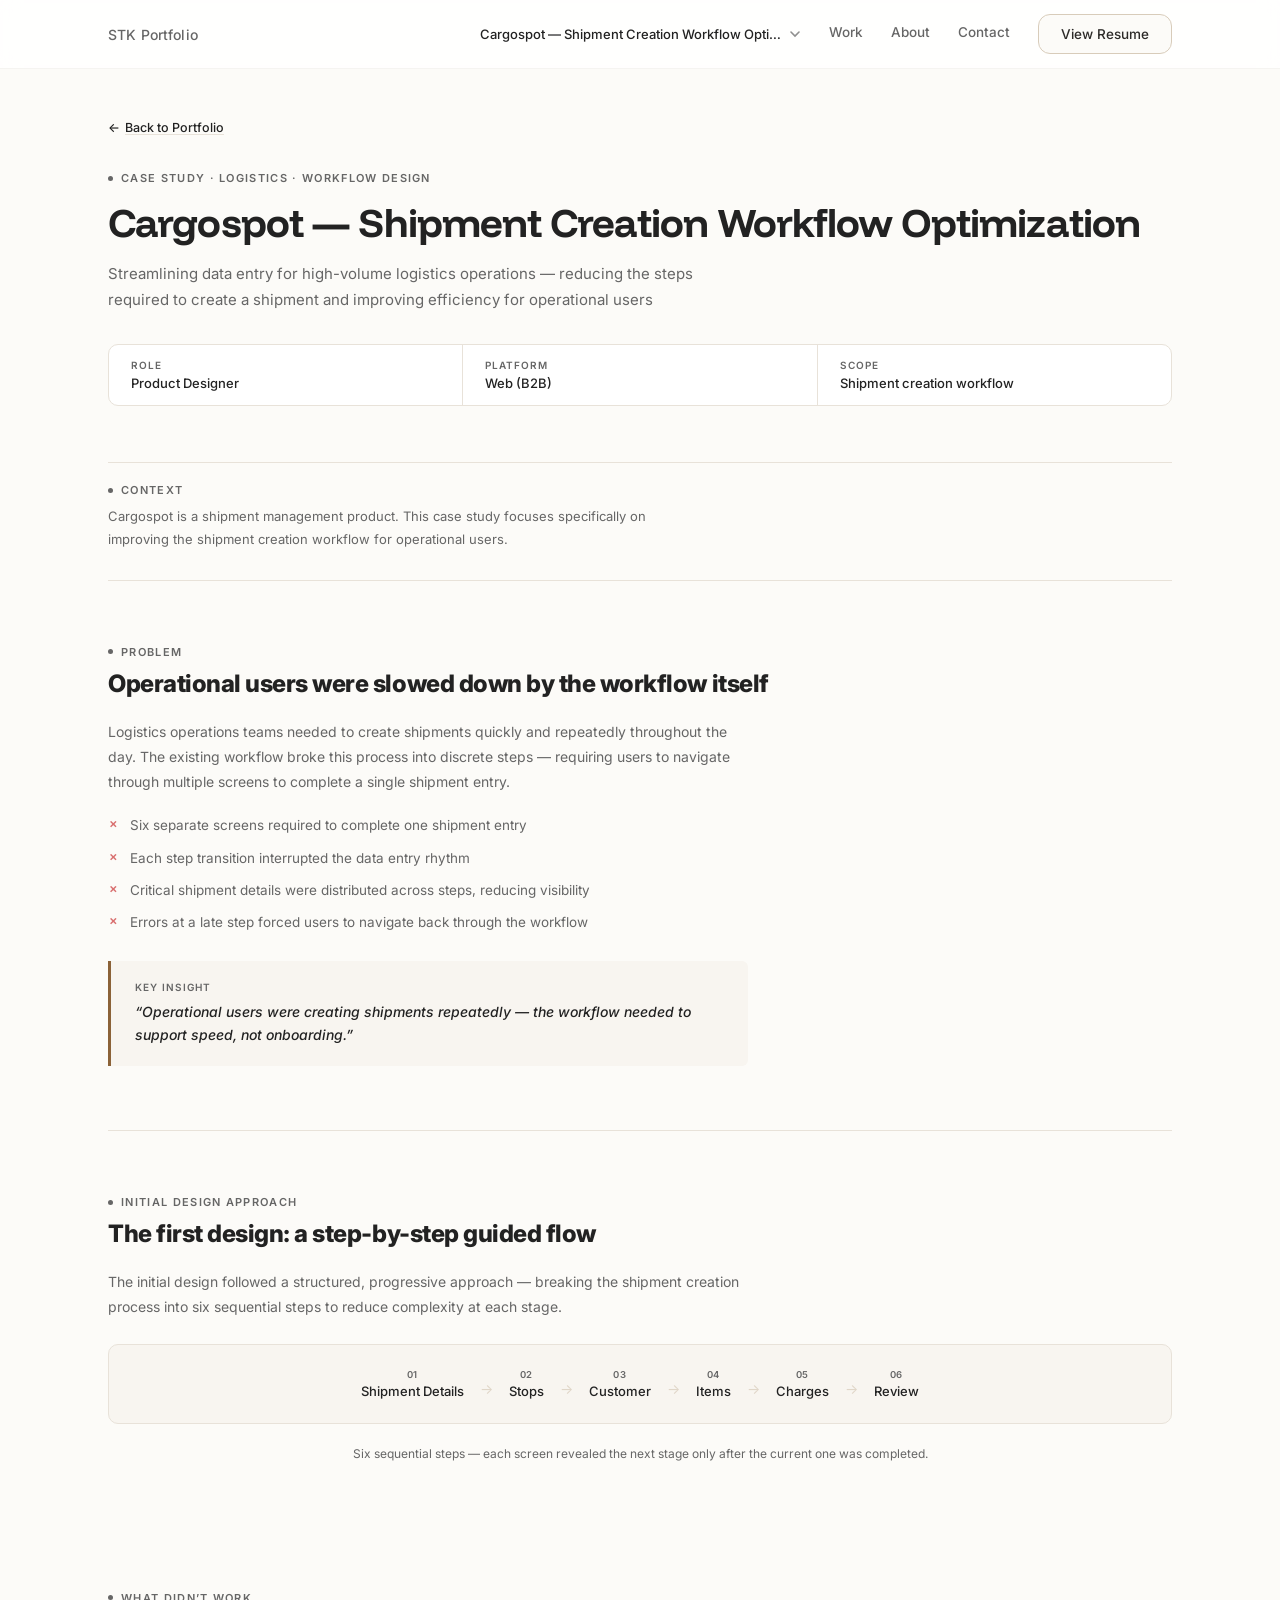
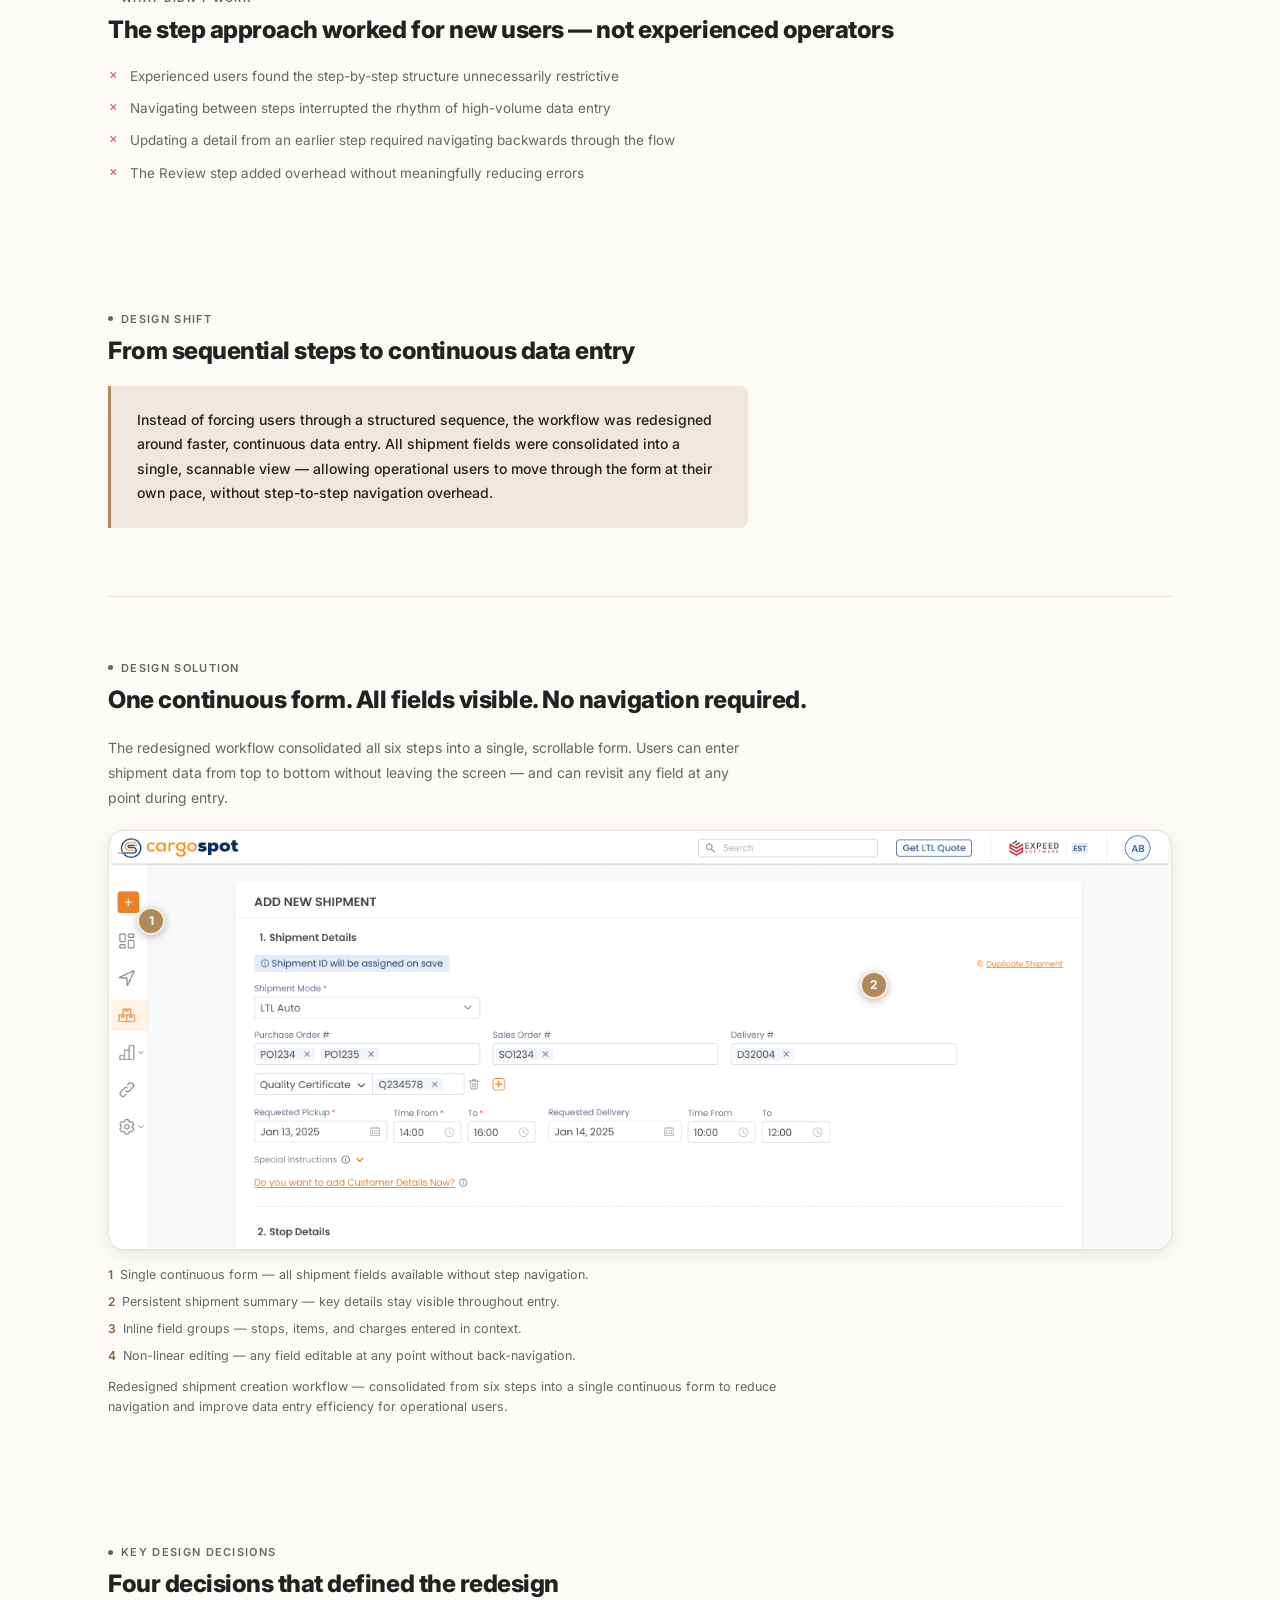
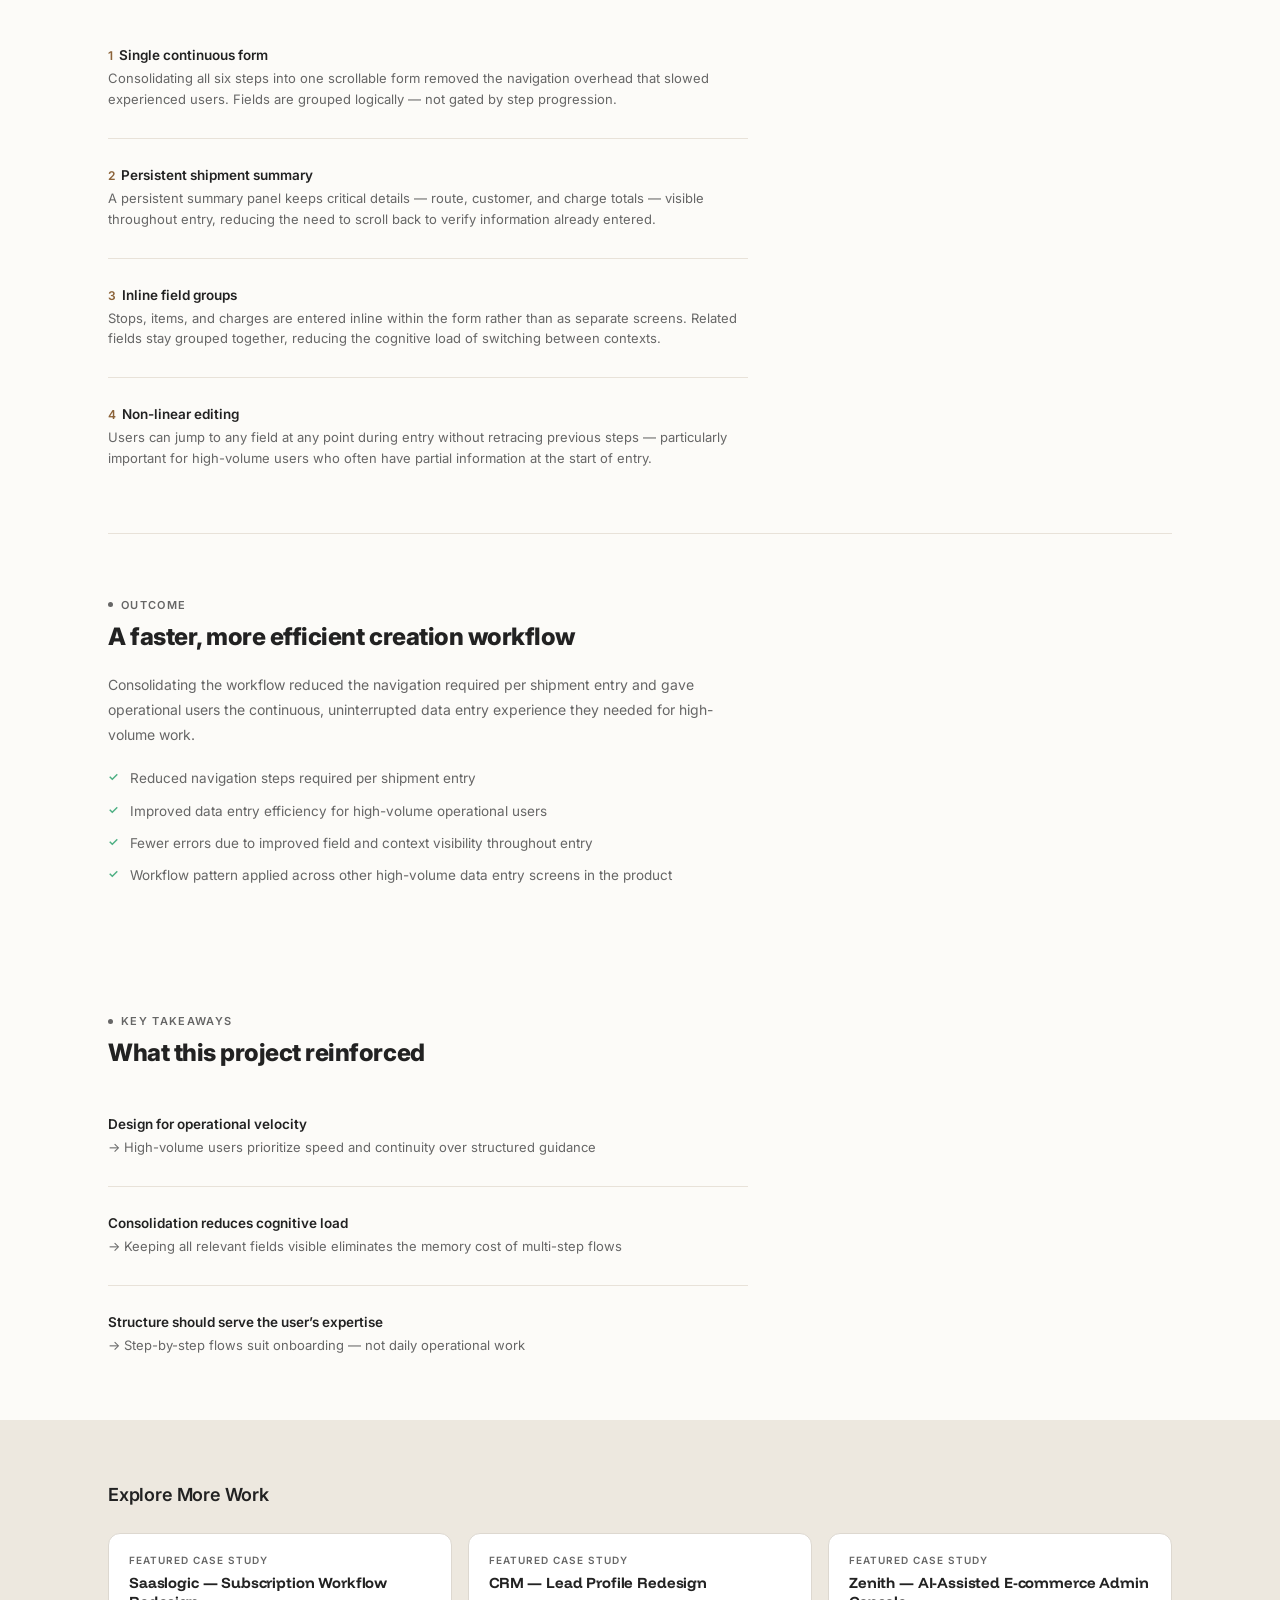
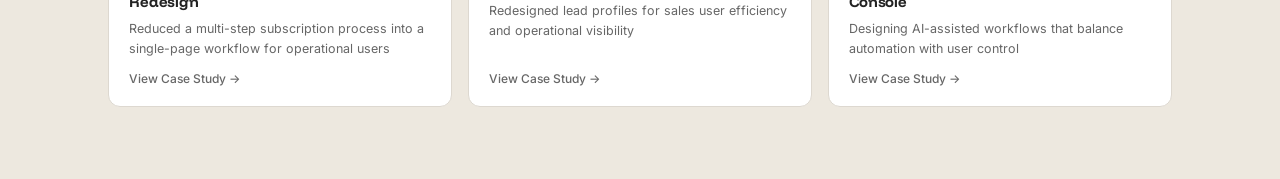
==== cargospot.html @ cb1fcc2b "Add portfolio website" ====
<!DOCTYPE html>
<html lang="en">
<head>
<meta charset="UTF-8">
<meta name="viewport" content="width=device-width, initial-scale=1.0">
<title>Cargospot Case Study &mdash; Supriya Kurian</title>
<link rel="preconnect" href="https://fonts.googleapis.com">
<link href="https://fonts.googleapis.com/css2?family=Funnel+Display:wght@700&family=Inter:wght@400;500;600&display=swap" rel="stylesheet">
<link rel="stylesheet" href="css/style.css">
<link rel="stylesheet" href="css/casestudy.css">
</head>
<body>

<nav class="nav">
  <div class="container">
    <a class="nav-logo" href="index.html" style="text-decoration:none">STK Portfolio</a>
    <div class="nav-links">
      <a class="nav-link" href="index.html#work">Work</a>
      <a class="nav-link" href="index.html#about">About</a>
      <a class="nav-link" href="index.html#contact">Contact</a>
      <a class="nav-resume" href="resume.html">View Resume</a>
    </div>
  </div>
</nav>

<main class="cs-page container" data-cs-id="cargospot">

  <!-- ══ HERO ══ -->
  <header class="cs-hero">
    <a class="cs-back" href="index.html"><span class="cs-back-arr">&#8592;</span><span class="cs-back-text">Back to Portfolio</span></a>
    <p class="sec-label-eyebrow">Case Study &middot; Logistics &middot; Workflow Design</p>
    <h1 class="cs-title">Cargospot &mdash; Shipment Creation Workflow Optimization</h1>
    <p class="cs-subtitle">Streamlining data entry for high-volume logistics operations &mdash; reducing the steps required to create a shipment and improving efficiency for operational users</p>
    <div class="cs-meta">
      <div class="cs-meta-item">
        <span class="cs-meta-label">Role</span>
        <span class="cs-meta-value">Product Designer</span>
      </div>
      <div class="cs-meta-item">
        <span class="cs-meta-label">Platform</span>
        <span class="cs-meta-value">Web (B2B)</span>
      </div>
      <div class="cs-meta-item">
        <span class="cs-meta-label">Scope</span>
        <span class="cs-meta-value">Shipment creation workflow</span>
      </div>
    </div>
  </header>

  <!-- ══ CONTEXT ══ -->
  <div class="cs-context-note">
    <p class="sec-label-eyebrow">Context</p>
    <p class="cs-body-text">Cargospot is a shipment management product. This case study focuses specifically on improving the shipment creation workflow for operational users.</p>
  </div>

  <!-- ══ 1 · PROBLEM ══ -->
  <section class="cs-section cs-act-break">
    <p class="sec-label-eyebrow">Problem</p>
    <h2 class="cs-section-heading">Operational users were slowed down by the workflow itself</h2>
    <p class="cs-body-text">Logistics operations teams needed to create shipments quickly and repeatedly throughout the day. The existing workflow broke this process into discrete steps &mdash; requiring users to navigate through multiple screens to complete a single shipment entry.</p>
    <ul class="cs-list-cross">
      <li>Six separate screens required to complete one shipment entry</li>
      <li>Each step transition interrupted the data entry rhythm</li>
      <li>Critical shipment details were distributed across steps, reducing visibility</li>
      <li>Errors at a late step forced users to navigate back through the workflow</li>
    </ul>
    <blockquote class="cs-insight">
      <span class="cs-insight-label">Key Insight</span>
      <p>&ldquo;Operational users were creating shipments repeatedly &mdash; the workflow needed to support speed, not onboarding.&rdquo;</p>
    </blockquote>
  </section>

  <!-- ══ 2 · INITIAL DESIGN APPROACH ══ -->
  <section class="cs-section cs-act-break">
    <p class="sec-label-eyebrow">Initial Design Approach</p>
    <h2 class="cs-section-heading">The first design: a step-by-step guided flow</h2>
    <p class="cs-body-text">The initial design followed a structured, progressive approach &mdash; breaking the shipment creation process into six sequential steps to reduce complexity at each stage.</p>

    <div class="cs-workflow">
      <div class="cs-workflow-step">
        <span class="cs-workflow-num">01</span>
        <span class="cs-workflow-label">Shipment Details</span>
      </div>
      <span class="cs-workflow-arrow">&#8594;</span>
      <div class="cs-workflow-step">
        <span class="cs-workflow-num">02</span>
        <span class="cs-workflow-label">Stops</span>
      </div>
      <span class="cs-workflow-arrow">&#8594;</span>
      <div class="cs-workflow-step">
        <span class="cs-workflow-num">03</span>
        <span class="cs-workflow-label">Customer</span>
      </div>
      <span class="cs-workflow-arrow">&#8594;</span>
      <div class="cs-workflow-step">
        <span class="cs-workflow-num">04</span>
        <span class="cs-workflow-label">Items</span>
      </div>
      <span class="cs-workflow-arrow">&#8594;</span>
      <div class="cs-workflow-step">
        <span class="cs-workflow-num">05</span>
        <span class="cs-workflow-label">Charges</span>
      </div>
      <span class="cs-workflow-arrow">&#8594;</span>
      <div class="cs-workflow-step">
        <span class="cs-workflow-num">06</span>
        <span class="cs-workflow-label">Review</span>
      </div>
    </div>
    <p class="cs-caption">Six sequential steps &mdash; each screen revealed the next stage only after the current one was completed.</p>
  </section>

  <!-- ══ 3 · WHAT DIDN'T WORK ══ -->
  <section class="cs-section">
    <p class="sec-label-eyebrow">What Didn&rsquo;t Work</p>
    <h2 class="cs-section-heading">The step approach worked for new users &mdash; not experienced operators</h2>
    <ul class="cs-list-cross">
      <li>Experienced users found the step-by-step structure unnecessarily restrictive</li>
      <li>Navigating between steps interrupted the rhythm of high-volume data entry</li>
      <li>Updating a detail from an earlier step required navigating backwards through the flow</li>
      <li>The Review step added overhead without meaningfully reducing errors</li>
    </ul>
  </section>

  <!-- ══ 4 · DESIGN SHIFT ══ -->
  <section class="cs-section">
    <p class="sec-label-eyebrow">Design Shift</p>
    <h2 class="cs-section-heading">From sequential steps to continuous data entry</h2>
    <div class="cs-pivot">
      <p class="cs-pivot-text">Instead of forcing users through a structured sequence, the workflow was redesigned around faster, continuous data entry. All shipment fields were consolidated into a single, scannable view &mdash; allowing operational users to move through the form at their own pace, without step-to-step navigation overhead.</p>
    </div>
  </section>

  <!-- ══ 5 · DESIGN SOLUTION ══ -->
  <section class="cs-section cs-act-break">
    <p class="sec-label-eyebrow">Design Solution</p>
    <h2 class="cs-section-heading">One continuous form. All fields visible. No navigation required.</h2>
    <p class="cs-body-text">The redesigned workflow consolidated all six steps into a single, scrollable form. Users can enter shipment data from top to bottom without leaving the screen &mdash; and can revisit any field at any point during entry.</p>

    <div class="cs-final-img-wrap">
      <button class="cs-step-expand"
        data-img="assets/images/cargospot-shipment-creation-final-design.png"
        data-title="Design Solution &mdash; Shipment Creation Workflow"
        aria-label="Expand design to fullscreen">
        <svg width="11" height="11" viewBox="0 0 11 11" fill="none" stroke="currentColor" stroke-width="1.5" stroke-linecap="round" stroke-linejoin="round" aria-hidden="true"><path d="M1 4V1h3M7 1h3v3M10 7v3H7M4 10H1V7"/></svg>
      </button>
      <div class="cs-final-scroll">
        <div class="cs-final-img-inner">
          <img class="cs-final-image" src="assets/images/cargospot-shipment-creation-final-design.png" alt="Redesigned shipment creation workflow for Cargospot">
          <button class="cs-callout-pin" data-pin="1" style="top:7%;left:4%" aria-label="Callout 1: Single continuous form">1</button>
          <button class="cs-callout-pin" data-pin="2" style="top:12%;left:72%" aria-label="Callout 2: Persistent shipment summary">2</button>
          <button class="cs-callout-pin" data-pin="3" style="top:46%;left:28%" aria-label="Callout 3: Inline field groups">3</button>
          <button class="cs-callout-pin" data-pin="4" style="top:70%;left:4%" aria-label="Callout 4: Non-linear editing">4</button>
        </div>
      </div>
    </div>
    <ul class="cs-callout-legend">
      <li data-pin="1"><span class="cs-callout-num">1</span> Single continuous form &mdash; all shipment fields available without step navigation.</li>
      <li data-pin="2"><span class="cs-callout-num">2</span> Persistent shipment summary &mdash; key details stay visible throughout entry.</li>
      <li data-pin="3"><span class="cs-callout-num">3</span> Inline field groups &mdash; stops, items, and charges entered in context.</li>
      <li data-pin="4"><span class="cs-callout-num">4</span> Non-linear editing &mdash; any field editable at any point without back-navigation.</li>
    </ul>
    <p class="cs-final-caption">Redesigned shipment creation workflow &mdash; consolidated from six steps into a single continuous form to reduce navigation and improve data entry efficiency for operational users.</p>
  </section>

  <!-- ══ 6 · KEY DESIGN DECISIONS ══ -->
  <section class="cs-section">
    <p class="sec-label-eyebrow">Key Design Decisions</p>
    <h2 class="cs-section-heading">Four decisions that defined the redesign</h2>
    <div class="cs-takeaways">

      <div class="cs-takeaway-item">
        <p class="cs-takeaway-title"><span class="cs-callout-num" style="margin-right:6px">1</span>Single continuous form</p>
        <p class="cs-takeaway-desc">Consolidating all six steps into one scrollable form removed the navigation overhead that slowed experienced users. Fields are grouped logically &mdash; not gated by step progression.</p>
      </div>

      <div class="cs-takeaway-item">
        <p class="cs-takeaway-title"><span class="cs-callout-num" style="margin-right:6px">2</span>Persistent shipment summary</p>
        <p class="cs-takeaway-desc">A persistent summary panel keeps critical details &mdash; route, customer, and charge totals &mdash; visible throughout entry, reducing the need to scroll back to verify information already entered.</p>
      </div>

      <div class="cs-takeaway-item">
        <p class="cs-takeaway-title"><span class="cs-callout-num" style="margin-right:6px">3</span>Inline field groups</p>
        <p class="cs-takeaway-desc">Stops, items, and charges are entered inline within the form rather than as separate screens. Related fields stay grouped together, reducing the cognitive load of switching between contexts.</p>
      </div>

      <div class="cs-takeaway-item">
        <p class="cs-takeaway-title"><span class="cs-callout-num" style="margin-right:6px">4</span>Non-linear editing</p>
        <p class="cs-takeaway-desc">Users can jump to any field at any point during entry without retracing previous steps &mdash; particularly important for high-volume users who often have partial information at the start of entry.</p>
      </div>

    </div>
  </section>

  <!-- ══ 7 · OUTCOME ══ -->
  <section class="cs-section cs-act-break">
    <p class="sec-label-eyebrow">Outcome</p>
    <h2 class="cs-section-heading">A faster, more efficient creation workflow</h2>
    <p class="cs-body-text">Consolidating the workflow reduced the navigation required per shipment entry and gave operational users the continuous, uninterrupted data entry experience they needed for high-volume work.</p>
    <ul class="cs-list-check">
      <li>Reduced navigation steps required per shipment entry</li>
      <li>Improved data entry efficiency for high-volume operational users</li>
      <li>Fewer errors due to improved field and context visibility throughout entry</li>
      <li>Workflow pattern applied across other high-volume data entry screens in the product</li>
    </ul>
  </section>

  <!-- ══ 8 · KEY TAKEAWAYS ══ -->
  <section class="cs-section">
    <p class="sec-label-eyebrow">Key Takeaways</p>
    <h2 class="cs-section-heading">What this project reinforced</h2>
    <div class="cs-takeaways">
      <div class="cs-takeaway-item">
        <p class="cs-takeaway-title">Design for operational velocity</p>
        <p class="cs-takeaway-desc">&#8594; High-volume users prioritize speed and continuity over structured guidance</p>
      </div>
      <div class="cs-takeaway-item">
        <p class="cs-takeaway-title">Consolidation reduces cognitive load</p>
        <p class="cs-takeaway-desc">&#8594; Keeping all relevant fields visible eliminates the memory cost of multi-step flows</p>
      </div>
      <div class="cs-takeaway-item">
        <p class="cs-takeaway-title">Structure should serve the user&rsquo;s expertise</p>
        <p class="cs-takeaway-desc">&#8594; Step-by-step flows suit onboarding &mdash; not daily operational work</p>
      </div>
    </div>
  </section>


</main>

<!-- ══ EXPLORE MORE ══ -->
<section class="cs-explore">
  <div class="container">
    <h2 class="cs-explore-heading">Explore More Work</h2>
    <div class="cs-explore-grid">
      <a class="cs-explore-card" href="saaslogic.html">
        <p class="cs-explore-eyebrow">Featured Case Study</p>
        <h3 class="cs-explore-title">Saaslogic &mdash; Subscription Workflow Redesign</h3>
        <p class="cs-explore-desc">Reduced a multi-step subscription process into a single-page workflow for operational users</p>
        <span class="cs-explore-link">View Case Study &#8594;</span>
      </a>
      <a class="cs-explore-card" href="crm.html">
        <p class="cs-explore-eyebrow">Featured Case Study</p>
        <h3 class="cs-explore-title">CRM &mdash; Lead Profile Redesign</h3>
        <p class="cs-explore-desc">Redesigned lead profiles for sales user efficiency and operational visibility</p>
        <span class="cs-explore-link">View Case Study &#8594;</span>
      </a>
      <a class="cs-explore-card" href="zenith.html">
        <p class="cs-explore-eyebrow">Featured Case Study</p>
        <h3 class="cs-explore-title">Zenith &mdash; AI-Assisted E-commerce Admin Console</h3>
        <p class="cs-explore-desc">Designing AI-assisted workflows that balance automation with user control</p>
        <span class="cs-explore-link">View Case Study &#8594;</span>
      </a>
    </div>
  </div>
</section>

<!-- ══ LIGHTBOX ══ -->
<div class="cs-lightbox" id="cs-lightbox" role="dialog" aria-modal="true" aria-label="Screenshot viewer">
  <div class="cs-lightbox-backdrop"></div>
  <div class="cs-lightbox-content">
    <button class="cs-lightbox-close" aria-label="Close">&times;</button>
    <img class="cs-lightbox-img" src="" alt="">
  </div>
</div>

<script>
(function(){
  var lb      = document.getElementById('cs-lightbox');
  var lbImg   = lb.querySelector('.cs-lightbox-img');
  var lbClose = lb.querySelector('.cs-lightbox-close');
  var lbBack  = lb.querySelector('.cs-lightbox-backdrop');

  function openLb(src, title){
    lbImg.src = src;
    lbImg.alt = title || '';
    lb.classList.add('open');
    document.body.style.overflow = 'hidden';
    lbClose.focus();
  }
  function closeLb(){
    lb.classList.remove('open');
    document.body.style.overflow = '';
    setTimeout(function(){ lbImg.src = ''; }, 300);
  }

  document.querySelectorAll('.cs-step-expand').forEach(function(btn){
    btn.addEventListener('click', function(e){
      e.stopPropagation();
      openLb(btn.dataset.img, btn.dataset.title);
    });
    btn.addEventListener('keydown', function(e){
      if(e.key === 'Enter' || e.key === ' '){
        e.preventDefault();
        openLb(btn.dataset.img, btn.dataset.title);
      }
    });
  });

  document.querySelectorAll('.cs-step-img-wrap,.cs-final-img-wrap,.cs-ba-scroll-img,.cs-portal-img-wrap').forEach(function(wrap){
    wrap.addEventListener('click',function(){
      var btn=wrap.querySelector('.cs-step-expand');
      if(btn) openLb(btn.dataset.img,btn.dataset.title);
    });
  });

  lbClose.addEventListener('click', closeLb);
  lbBack.addEventListener('click', closeLb);
  document.addEventListener('keydown', function(e){
    if(e.key === 'Escape' && lb.classList.contains('open')) closeLb();
  });
})();

(function(){
  if(!window.IntersectionObserver) return;
  if(window.matchMedia('(prefers-reduced-motion:reduce)').matches) return;
  var obs = new IntersectionObserver(function(entries){
    entries.forEach(function(e){
      if(e.isIntersecting){
        e.target.classList.add('cs-revealed');
        obs.unobserve(e.target);
      }
    });
  },{threshold:0.05,rootMargin:'0px 0px -16px 0px'});
  document.querySelectorAll('.cs-section').forEach(function(el){
    el.classList.add('cs-will-anim');
    obs.observe(el);
  });
})();
</script>

<script>
/* ── CASE STUDY NAV: SWITCHER + PROGRESS ── */
(function(){
  var STUDIES=[
    {id:'saaslogic',title:'Saaslogic — Subscription Workflow Redesign',href:'saaslogic.html'},
    {id:'cargospot',title:'Cargospot — Shipment Creation Workflow Optimization',href:'cargospot.html'},
    {id:'crm',      title:'CRM — Lead Profile Redesign',href:'crm.html'},
    {id:'zenith',   title:'Zenith — AI-Assisted E-commerce Admin Console',href:'zenith.html'}
  ];
  var nav=document.querySelector('.nav'),main=document.querySelector('.cs-page'),hero=document.querySelector('.cs-hero'),logo=nav&&nav.querySelector('.nav-logo');
  if(!nav||!hero||!main||!logo)return;
  var activeId=main.dataset.csId||'',activeStudy=STUDIES.filter(function(s){return s.id===activeId;})[0]||STUDIES[0],logoOrig=logo.textContent;

  var wrap=document.createElement('div');wrap.className='cs-nav-switcher-wrap';
  var btn=document.createElement('button');btn.className='cs-nav-switcher';btn.type='button';
  btn.setAttribute('aria-expanded','false');btn.setAttribute('aria-haspopup','listbox');btn.setAttribute('aria-label','Switch case study');
  var tspan=document.createElement('span');tspan.className='cs-nav-switcher-title';tspan.textContent=activeStudy.title;
  var svgNS='http://www.w3.org/2000/svg',chev=document.createElementNS(svgNS,'svg');
  chev.setAttribute('class','cs-nav-chevron');chev.setAttribute('width','10');chev.setAttribute('height','7');
  chev.setAttribute('viewBox','0 0 10 7');chev.setAttribute('fill','none');chev.setAttribute('stroke','currentColor');
  chev.setAttribute('stroke-width','1.6');chev.setAttribute('stroke-linecap','round');chev.setAttribute('aria-hidden','true');
  var cp=document.createElementNS(svgNS,'path');cp.setAttribute('d','M1 1l4 4 4-4');chev.appendChild(cp);
  btn.appendChild(tspan);btn.appendChild(chev);wrap.appendChild(btn);
  nav.querySelector('.container').appendChild(wrap);

  var dd=document.createElement('div');dd.className='cs-nav-dropdown';dd.setAttribute('role','listbox');dd.setAttribute('aria-label','Case studies');
  var lbl=document.createElement('p');lbl.className='cs-nav-dropdown-label';lbl.textContent='Case Studies';dd.appendChild(lbl);
  STUDIES.forEach(function(s){
    var a=document.createElement('a');a.className='cs-nav-dropdown-item'+(s.id===activeId?' active':'');
    a.href=s.href;a.setAttribute('role','option');a.setAttribute('aria-selected',s.id===activeId?'true':'false');
    var ck=document.createElement('span');ck.className='cs-nav-dropdown-check';ck.setAttribute('aria-hidden','true');ck.textContent=s.id===activeId?'✓':'';
    var lx=document.createElement('span');lx.textContent=s.title;
    a.appendChild(ck);a.appendChild(lx);dd.appendChild(a);
  });
  var div=document.createElement('div');div.className='cs-nav-dropdown-divider';dd.appendChild(div);
  var va=document.createElement('a');va.className='cs-nav-dropdown-viewall';va.href='index.html#work';va.textContent='View All Work →';dd.appendChild(va);
  document.body.appendChild(dd);

  var bar=document.createElement('div');bar.className='cs-reading-progress';document.body.appendChild(bar);

  function posDD(){
    var r=btn.getBoundingClientRect(),vw=window.innerWidth,cx=r.left+r.width/2;
    dd.style.top=(r.bottom+6)+'px';dd.style.left=Math.max(148,Math.min(cx,vw-148))+'px';
  }

  var open=false;
  function openDD(){if(open)return;open=true;posDD();dd.classList.add('open');btn.setAttribute('aria-expanded','true');}
  function closeDD(){if(!open)return;open=false;dd.classList.remove('open');btn.setAttribute('aria-expanded','false');}
  btn.addEventListener('click',function(e){e.stopPropagation();open?closeDD():openDD();});
  document.addEventListener('click',closeDD);
  document.addEventListener('keydown',function(e){if(e.key==='Escape'&&open){closeDD();btn.focus();}});
  window.addEventListener('resize',function(){if(open)posDD();});

  function update(){
    var past=hero.getBoundingClientRect().bottom<=0;
    nav.classList.toggle('cs-context',past);
    bar.classList.toggle('cs-progress-visible',past);
    logo.textContent=past?'← Portfolio':logoOrig;
    var dh=document.documentElement.scrollHeight-window.innerHeight;
    bar.style.width=(dh>0?Math.min(100,window.scrollY/dh*100):0)+'%';
    if(open)posDD();
  }
  window.addEventListener('scroll',update,{passive:true});
  update();
})();
</script>
<script src="js/callouts.js"></script>
</body>
</html>
---- css/style.css ----
:root{
  --bg:#FCFBF8;
  --hero-bg:#F8F5F0;
  --card:#FFFFFF;
  --accent:#B28A58;
  --accent-text:#8B6238;
  --accent-bg:#EFE7DD;
  --text:#222222;
  --text-secondary:#666666;
  --border:#E8E2D9;
  --btn-primary:#2C2A28;
  --btn-primary-hover:#3A3734;
  --btn-secondary-border:#E0D6C8;
  --btn-secondary-hover:#F8F5F0;
  --contact-bg:#F5F1EA;
  --icon-neutral:#8A857F;
  --link-default:#444444;
}

*,*::before,*::after{box-sizing:border-box;margin:0;padding:0}
html{scroll-behavior:auto}
body{padding-top:68px}
html,body{height:100%;background:var(--bg);font-family:'Inter',system-ui,sans-serif;color:var(--text);-webkit-font-smoothing:antialiased}

/* NAV */
.nav{
  position:fixed;top:0;left:0;right:0;z-index:100;
  background:rgba(255,255,255,.82);
  backdrop-filter:blur(10px);
  -webkit-backdrop-filter:blur(10px);
  box-shadow:0 1px 0 rgba(40,35,30,.03);
  height:68px;display:flex;align-items:center;
  transition:box-shadow 200ms ease;
}
.container{
  max-width:1160px;margin:0 auto;
  padding-left:48px;padding-right:48px;
}
.nav .container{
  display:flex;align-items:center;justify-content:space-between;
  width:100%;
}
.nav.scrolled{
  box-shadow:0 2px 14px rgba(40,35,30,.05);
}
.nav-logo{
  font-size:14px;font-weight:500;color:var(--text-secondary);
  letter-spacing:0.01em;
}
.nav-links{display:flex;align-items:center;gap:28px}
.nav-link{
  position:relative;
  font-size:13.5px;font-weight:500;color:var(--text-secondary);
  text-decoration:none;cursor:pointer;
  padding-bottom:4px;
  transition:color 200ms ease;
}
.nav-link::after{
  content:'';position:absolute;left:0;right:0;bottom:0;
  height:2px;background:var(--accent);
  transform:scaleX(0);transform-origin:left;
  transition:transform 200ms ease;
}
.nav-link:hover{color:var(--text)}
.nav-link:hover::after{transform:scaleX(1)}
.nav-link.active{color:var(--accent-text);font-weight:600}
.nav-link.active::after{transform:scaleX(1)}
.nav-resume{
  font-size:13.5px;font-weight:500;color:#2C2A28;
  background:#FCFBF8;
  padding:11px 22px;
  border:1.5px solid #D8CCBA;
  border-radius:12px;
  cursor:pointer;
  text-decoration:none;
  transition:all 180ms ease;
  white-space:nowrap;
}
.nav-resume:hover{background:#F4EEE6;border-color:#B28A58;color:#2C2A28}

/* HERO */
.hero{
  padding-top:52px;padding-bottom:64px;
  background:var(--hero-bg);
}
.hero-inner{
  display:grid;
  grid-template-columns:1fr 340px;
  gap:72px;
  align-items:center;
}
.hero-left{min-width:0}

.role-label{
  font-size:11px;font-weight:600;color:var(--accent);
  letter-spacing:.12em;text-transform:uppercase;
  margin-bottom:16px;
}
.hero-name{
  font-family:'Inter',system-ui;
  font-size:48px;font-weight:800;color:var(--text);
  letter-spacing:-0.025em;line-height:1.1;
  margin-bottom:20px;
}
.hero-desc{
  font-size:14px;font-weight:400;color:var(--text-secondary);
  line-height:1.75;margin-bottom:0;max-width:540px;
}
.hero-intro{
  font-size:14.5px;font-weight:500;color:var(--text-secondary);
  line-height:1.7;margin-bottom:12px;max-width:480px;
}
.hero-philosophy{
  font-size:14px;font-weight:400;color:var(--text-secondary);
  line-height:1.75;margin-bottom:32px;max-width:480px;
}

.stats-row{
  display:flex;align-items:center;gap:60px;
  margin-bottom:36px;
  flex-wrap:wrap;
}
.stat-item{
  display:flex;align-items:flex-start;gap:18px;
}
.stat-icon{
  width:20px;height:20px;
  display:flex;align-items:center;justify-content:center;
  flex-shrink:0;color:var(--icon-neutral);
  margin-top:1px;
}
.stat-icon svg{width:20px;height:20px}
.stat-text{display:flex;flex-direction:column;gap:2px}
.stat-num{font-size:14px;font-weight:600;color:var(--text);line-height:1.2}
.stat-label{font-size:11.5px;font-weight:400;color:var(--text-secondary);line-height:1.2}

.ctas{display:flex;align-items:center;gap:12px}
.cta-p{
  font-size:13.5px;font-weight:600;color:#fff;
  background:var(--accent);padding:11px 22px;
  min-width:170px;text-align:center;
  border-radius:12px;border:1px solid var(--accent);
  cursor:pointer;transition:all 200ms ease;
  font-family:'Inter',system-ui;
  text-decoration:none;display:inline-block;
}
.cta-p:hover{background:#9B7547;border-color:#9B7547;transform:translateY(-1px)}
.cta-s{
  font-size:13.5px;font-weight:500;color:var(--btn-primary);
  background:var(--bg);padding:11px 22px;
  min-width:170px;text-align:center;
  border-radius:12px;border:1.5px solid #D8CCBA;
  cursor:pointer;transition:all 200ms ease;
  font-family:'Inter',system-ui;
  text-decoration:none;display:inline-block;
}
.cta-s:hover{background:#F4EEE6;border-color:var(--accent)}

.hero-right{
  display:flex;flex-direction:column;align-items:center;
  padding-top:4px;
}
.portrait{
  width:180px;height:180px;
  border-radius:50%;
  overflow:hidden;
  background:var(--accent-bg);
  margin-bottom:22px;
  flex-shrink:0;
}
.portrait img{
  width:100%;height:100%;
  object-fit:cover;
  object-position:center 18%;
  display:block;
}
.id-name{
  font-size:15px;font-weight:600;
  color:var(--text);text-align:center;
  margin-bottom:7px;
}
.id-role{
  font-size:13px;font-weight:400;
  color:var(--text-secondary);text-align:center;
}

/* FEATURED CASE STUDIES */
.sec{
  padding-top:72px;padding-bottom:64px;
  background:var(--bg);
  border-top:1px solid var(--border);
  scroll-margin-top:68px;
}
.sec-label-eyebrow{
  display:flex;align-items:center;gap:8px;
  font-size:11px;font-weight:600;color:var(--text-secondary);
  letter-spacing:.12em;text-transform:uppercase;
  margin-bottom:16px;
}
.sec-label-eyebrow::before{
  content:'';width:5px;height:5px;border-radius:50%;
  background:var(--text-secondary);display:inline-block;flex-shrink:0;
}
.sec-label{
  font-family:'Inter',system-ui;
  font-size:26px;font-weight:800;color:var(--text);
  letter-spacing:-0.02em;margin-bottom:16px;
}
.sec-desc{
  font-size:13.5px;font-weight:500;color:var(--text-secondary);
  line-height:1.7;margin-bottom:48px;max-width:620px;
}

.projects{display:flex;flex-direction:column;gap:32px}

.proj{
  display:grid;
  grid-template-columns:1fr 520px;
  gap:36px;
  align-items:stretch;
  padding:26px;
  background:var(--card);
  border:1px solid var(--border);
  border-radius:16px;
  box-shadow:0 6px 18px rgba(40,35,30,.04);
  cursor:pointer;
  transition:all 200ms ease;
  position:relative;
}
.proj-link::before{
  content:"";
  position:absolute;
  inset:0;
  z-index:1;
  border-radius:16px;
}
.proj:hover{transform:translateY(-2px);box-shadow:0 12px 32px rgba(40,35,30,.10);border-color:var(--btn-secondary-border);background:#FEFCF9}
.proj:hover .pv-img{transform:scale(1.018);filter:brightness(1.02)}
.proj:hover .p-link{color:var(--accent-text)}
.proj:hover .p-link-arr{transform:translateX(2px)}
.proj:hover .p-link-text{text-decoration-color:var(--accent-text)}

.pcontent{display:flex;flex-direction:column;height:100%}
.p-num{
  font-size:11px;font-weight:500;color:var(--btn-secondary-border);
  letter-spacing:.06em;margin-bottom:12px;
}
.p-name{
  font-family:'Inter',system-ui;
  font-size:24px;font-weight:800;color:var(--text);
  letter-spacing:-0.02em;line-height:1.15;
  margin-bottom:16px;
}
.p-desc{
  font-size:13px;font-weight:500;color:var(--text-secondary);
  line-height:1.68;margin-bottom:20px;max-width:400px;
}
.p-tags{display:flex;align-items:center;flex-wrap:wrap;gap:6px;margin-bottom:0}
.tag{
  font-size:11px;font-weight:500;color:var(--text-secondary);
  background:transparent;border:1px solid var(--border);
  padding:4px 10px;border-radius:8px;letter-spacing:.01em;
}
.p-link{
  font-size:12.5px;font-weight:500;color:var(--text);
  display:inline-flex;align-items:center;gap:5px;
  transition:color 180ms ease;
  text-decoration:none;
  margin-top:auto;padding-top:28px;
}
.p-link-arr{display:inline-block;transition:transform 200ms ease;font-size:12px}
.p-link-text{
  text-decoration:underline;
  text-decoration-color:var(--border);
  text-underline-offset:2px;
  text-decoration-thickness:1px;
  transition:text-decoration-color 180ms ease;
}

.pvisual{
  width:100%;height:100%;
  min-height:280px;
  border-radius:10px;
  overflow:hidden;
  border:1px solid var(--border);
}
.pv-img{
  width:100%;height:100%;
  display:block;
  object-fit:cover;
  object-position:top center;
  transition:transform 400ms ease;
}

/* Alternating card layout — image left on even cards */
.proj-alt{grid-template-columns:520px 1fr}
.proj-alt .pvisual{order:-1}


/* ABOUT */
.about-sec{
  background:var(--hero-bg);
  border-top:1px solid var(--border);
  border-bottom:1px solid var(--border);
  min-height:calc(100vh - 68px);
  min-height:calc(100svh - 68px);
  display:flex;flex-direction:column;justify-content:center;
  scroll-margin-top:68px;
}
.about-inner{
  padding-top:40px;padding-bottom:48px;
  width:100%;
}
.about-grid{
  display:grid;
  grid-template-columns:1fr 280px;
  gap:56px;
  align-items:start;
}
.about-heading{
  font-family:'Inter',system-ui;
  font-size:26px;font-weight:800;color:var(--text);
  letter-spacing:-0.02em;
  margin-bottom:28px;margin-top:12px;
}
.about-bio{
  font-size:14.5px;font-weight:500;color:var(--text-secondary);
  line-height:1.7;margin-bottom:16px;
}
.about-bio:last-child{margin-bottom:0}
.about-right{
  background:transparent;
  border:none;
  border-radius:0;
  padding:0;
  box-shadow:none;
}
.about-skills-label{
  font-size:11px;font-weight:600;color:var(--text-secondary);
  letter-spacing:.1em;text-transform:uppercase;
  margin-bottom:20px;
}
.about-skills{list-style:none;display:flex;flex-direction:column;gap:0}
.about-skill-item{
  display:flex;align-items:flex-start;gap:12px;
  font-size:13px;font-weight:400;color:var(--text);
  line-height:1.6;
  padding:13px 0;
  border-bottom:1px solid var(--border);
}
.about-skill-item:last-child{border-bottom:none;padding-bottom:0}
.skill-dot{
  width:6px;height:6px;border-radius:50%;
  background:var(--icon-neutral);flex-shrink:0;
  margin-top:7px;
}
/* CONTACT */
.contact-sec{
  background:var(--contact-bg);
  color:var(--text);
  min-height:calc(100vh - 68px);
  min-height:calc(100svh - 68px);
  display:flex;flex-direction:column;
  scroll-margin-top:68px;
}
.contact-inner{
  flex:1;display:flex;flex-direction:column;
  padding-top:64px;padding-bottom:0;
}
.contact-grid{
  flex:1;
  display:grid;
  grid-template-columns:1fr 1fr;
  gap:64px;
  align-items:start;
  padding-bottom:40px;
}
.contact-heading{
  font-family:'Inter',system-ui;
  font-size:28px;font-weight:800;color:var(--text);
  letter-spacing:-0.02em;margin-bottom:18px;
}
.contact-text{
  font-size:13.5px;font-weight:500;color:var(--text-secondary);
  line-height:1.7;max-width:420px;
}
.contact-list{
  display:flex;flex-direction:column;
}
.contact-item{
  display:flex;align-items:center;gap:14px;
  padding:13px 0;
}
.contact-icon{
  width:18px;height:18px;
  color:var(--icon-neutral);
  flex-shrink:0;
  transition:color 180ms ease;
}
.contact-item:has(.contact-link:hover) .contact-icon{color:var(--accent-text)}
.contact-label{
  font-size:11px;font-weight:600;color:var(--text-secondary);
  letter-spacing:.1em;text-transform:uppercase;
  width:90px;flex-shrink:0;
}
.contact-value{
  font-size:13.5px;font-weight:500;color:var(--text);
}
.contact-link{
  font-size:13.5px;font-weight:500;color:var(--text);
  text-decoration:none;
  display:inline-flex;align-items:center;gap:4px;
  border-bottom:1px solid var(--btn-secondary-border);
  transition:color 180ms ease,border-color 180ms ease;
}
.contact-link:hover{color:var(--accent-text);border-bottom-color:var(--accent-text)}
.contact-footer{
  border-top:1px solid var(--border);
  padding:22px 0;
  text-align:center;
}
.contact-footer span{
  font-size:12px;font-weight:400;color:var(--text-secondary);
}

/* SCROLL REVEAL */
.reveal{
  opacity:0;
  transform:translateY(16px);
  transition:opacity 250ms ease-out, transform 250ms ease-out;
}
.revealed{
  opacity:1;
  transform:translateY(0);
}
.about-sec .reveal,.contact-sec .reveal{
  transition-duration:500ms;
}
@media (prefers-reduced-motion: reduce){
  .reveal,.revealed{opacity:1;transform:none;transition:none}
}

/* RESPONSIVE */

/* ── Tablet only (769px–1024px) ── */
@media (min-width:769px) and (max-width:1024px){
  .hero-inner{grid-template-columns:1fr 260px;gap:40px}
  .portrait{width:150px;height:150px}
  .proj{grid-template-columns:1fr 360px;gap:24px}
  .proj-alt{grid-template-columns:360px 1fr}
  .about-grid{grid-template-columns:1fr 240px}
}

/* ── Mobile + tablet stacking (≤768px) ── */
@media (max-width:768px){
  .container{padding-left:20px;padding-right:20px}
  .hero{padding-top:40px;padding-bottom:52px}
  .hero-inner{grid-template-columns:1fr;gap:28px}
  .hero-right{order:-1}
  .proj,.proj-alt{grid-template-columns:1fr;gap:16px;padding:20px}
  .proj-alt .pvisual{order:0}
  .pvisual{min-height:220px}
  .about-grid{grid-template-columns:1fr;gap:32px}
  .about-right{margin-top:0}
  .contact-grid{grid-template-columns:1fr;gap:28px}
  .sec{padding-top:40px;padding-bottom:48px}
  .about-inner{padding-top:28px;padding-bottom:40px}
  .contact-inner{padding-top:48px}
}

/* ── Phone (≤600px) ── */
@media (max-width:600px){
  /* Navigation — hide section links, keep logo + View Resume */
  .nav-logo{white-space:nowrap;flex-shrink:0}
  .nav-links .nav-link{display:none}
  .nav-links{gap:0}
  .nav-resume{font-size:12px;padding:7px 13px;border-radius:10px;white-space:nowrap}

  /* Hero */
  .hero{padding-top:28px;padding-bottom:40px}
  .hero-inner{gap:20px}
  .hero-name{font-size:32px;margin-bottom:16px}
  .portrait{width:130px;height:130px;margin-bottom:12px}
  .id-name{font-size:13.5px}
  .id-role{font-size:12px}
  .hero-intro{font-size:14px;margin-bottom:10px}
  .hero-philosophy{font-size:13.5px;margin-bottom:20px}

  /* Stats — hide icons, fix 3-across layout */
  .stat-icon{display:none}
  .stats-row{gap:0;flex-wrap:nowrap;margin-bottom:24px}
  .stat-item{flex:1;flex-direction:column;gap:3px;min-width:0}
  .stat-num{font-size:17px}
  .stat-label{font-size:10.5px;line-height:1.3}

  /* CTAs — equal width, full stretch */
  .ctas{gap:8px}
  .cta-p,.cta-s{min-width:0;flex:1;font-size:13px;padding:11px 12px;text-align:center}

  /* Work section */
  .sec{padding-top:36px;padding-bottom:40px}
  .sec-label{font-size:22px}
  .sec-desc{font-size:13px;margin-bottom:28px}
  .projects{gap:16px}

  /* Project cards */
  .proj,.proj-alt{padding:16px;border-radius:12px;gap:14px}
  .p-name{font-size:19px}
  .p-desc{font-size:12.5px;margin-bottom:14px}
  .pvisual{min-height:180px;border-radius:8px}
  .p-link{padding-top:18px;font-size:12px}

  /* About */
  .about-sec{min-height:0;display:block}
  .about-inner{padding-top:48px;padding-bottom:52px}
  .about-heading{font-size:22px;margin-bottom:18px;margin-top:8px}
  .about-bio{font-size:13.5px}
  .about-skill-item{font-size:12.5px}

  /* Contact */
  .contact-sec{min-height:0}
  .contact-inner{padding-top:48px;padding-bottom:0}
  .contact-heading{font-size:24px;margin-bottom:14px}
  .contact-text{font-size:13px}
  .contact-label{font-size:10px;width:72px}
  .contact-value,.contact-link{font-size:13px}
  .contact-item{gap:10px;padding:11px 0}
}
---- css/casestudy.css ----
/* ════════════════════════════════
   CASE STUDY — shared styles
   ════════════════════════════════ */

.cs-page{
  padding-bottom:0;
}

/* ── BACK LINK ── */
.cs-back{
  display:inline-flex;align-items:center;gap:5px;
  font-size:12.5px;font-weight:500;color:var(--text);
  text-decoration:none;margin-bottom:36px;
  transition:color 180ms ease;
}
.cs-back-text{
  text-decoration:underline;
  text-decoration-color:var(--border);
  text-underline-offset:2px;
  text-decoration-thickness:1px;
  transition:text-decoration-color 180ms ease;
}
.cs-back:hover{color:var(--accent-text)}
.cs-back:hover .cs-back-text{text-decoration-color:var(--accent-text)}

/* ── HERO ── */
.cs-hero{
  padding:48px 0 56px;
  border-bottom:1px solid var(--border);
  margin-bottom:0;
}
.cs-hero .sec-label-eyebrow{margin-bottom:14px}
.cs-title{
  font-family:'Funnel Display',system-ui;
  font-size:40px;font-weight:700;color:var(--text);
  letter-spacing:-0.022em;line-height:1.15;
  margin-bottom:16px;
}
.cs-subtitle{
  font-size:15px;font-weight:400;color:var(--text-secondary);
  line-height:1.7;margin-bottom:32px;
  max-width:640px;
}
.cs-meta{
  display:flex;align-items:stretch;gap:0;
  border:1px solid var(--border);border-radius:10px;
  overflow:hidden;
  background:var(--card);
}
.cs-meta-item{
  display:flex;flex-direction:column;gap:4px;
  padding:14px 22px;flex:1;
  border-right:1px solid var(--border);
}
.cs-meta-item:last-child{border-right:none}
.cs-meta-label{
  font-size:10px;font-weight:600;color:var(--text-secondary);
  letter-spacing:.1em;text-transform:uppercase;
}
.cs-meta-value{
  font-size:13px;font-weight:500;color:var(--text);
}

/* ── SECTIONS ── */
.cs-section{
  padding:64px 0;
}
.cs-section > .sec-label-eyebrow{margin-bottom:10px}
.cs-act-break{border-top:1px solid var(--border)}

.cs-body-text{
  font-size:14px;font-weight:400;color:var(--text-secondary);
  line-height:1.8;margin-bottom:20px;
}
.cs-body-text:last-child{margin-bottom:0}

/* ── TEXT READING WIDTH ── */
.cs-body-text,
.cs-list-plain,
.cs-list-cross,
.cs-list-check,
.cs-insight,
.cs-quote,
.cs-pivot,
.cs-takeaways{max-width:640px}

/* ── BULLET LISTS ── */
.cs-list-plain{
  list-style:none;display:flex;flex-direction:column;gap:8px;
  margin-bottom:24px;
}
.cs-list-plain:last-child{margin-bottom:0}
.cs-list-plain li{
  font-size:13.5px;font-weight:400;color:var(--text-secondary);
  line-height:1.65;padding-left:18px;position:relative;
}
.cs-list-plain li::before{
  content:'';position:absolute;left:0;top:9px;
  width:4px;height:4px;border-radius:50%;background:var(--btn-secondary-border);
}

/* ── CROSS LIST ── */
.cs-list-cross{
  list-style:none;display:flex;flex-direction:column;gap:10px;
}
.cs-list-cross li{
  font-size:13.5px;font-weight:400;color:var(--text-secondary);
  line-height:1.65;padding-left:22px;position:relative;
}
.cs-list-cross li::before{
  content:'✗';position:absolute;left:0;top:0;
  font-size:12px;color:#D97070;font-weight:600;
}

/* ── CHECK LIST ── */
.cs-list-check{
  list-style:none;display:flex;flex-direction:column;gap:10px;
}
.cs-list-check li{
  font-size:13.5px;font-weight:400;color:var(--text-secondary);
  line-height:1.65;padding-left:22px;position:relative;
}
.cs-list-check li::before{
  content:'✓';position:absolute;left:0;top:0;
  font-size:12px;color:#4CAF82;font-weight:600;
}

.cs-list-sm li{font-size:12.5px}

/* ── KEY INSIGHT CALLOUT ── */
.cs-insight{
  margin:28px 0 0;
  padding:20px 24px;
  background:var(--hero-bg);
  border-left:3px solid var(--accent-text);
  border-radius:0 6px 6px 0;
}
.cs-insight-label{
  display:block;
  font-size:10px;font-weight:600;color:var(--text-secondary);
  letter-spacing:.1em;text-transform:uppercase;
  margin-bottom:8px;
}
.cs-insight p{
  font-size:14px;font-weight:500;color:var(--text);
  line-height:1.6;font-style:italic;margin:0;
}

/* ── QUOTE ── */
.cs-quote{
  margin:24px 0 0;
  padding:18px 24px;
  border-left:2px solid var(--border);
}
.cs-quote p{
  font-size:13.5px;font-weight:400;color:var(--text-secondary);
  line-height:1.7;font-style:italic;margin:0;
}

/* ── IMAGE PLACEHOLDERS ── */
.cs-placeholder{
  background:var(--hero-bg);
  border:1px solid var(--border);
  border-radius:8px;
  display:flex;align-items:center;justify-content:center;
  color:var(--text-secondary);font-size:12px;font-weight:500;
  letter-spacing:.02em;
}

.cs-image-grid{
  margin:24px 0;
  display:grid;gap:12px;
}
.cs-grid-3x2{grid-template-columns:repeat(3,1fr)}
.cs-grid-3{grid-template-columns:repeat(3,1fr)}

.cs-caption{
  font-size:12px;font-weight:400;color:var(--text-secondary);
  line-height:1.6;text-align:center;margin-top:0;
}

.cs-placeholder-col{display:flex;flex-direction:column;gap:8px}
.cs-img-caption{
  font-size:11.5px;font-weight:400;color:var(--text-secondary);
  text-align:center;line-height:1.5;
}

/* ── BEFORE / AFTER ── */
.cs-before-after{
  display:grid;grid-template-columns:1fr 1fr;gap:24px;
  margin-top:4px;
}
.cs-ba-col{display:flex;flex-direction:column;gap:14px}
.cs-ba-label{
  font-size:10px;font-weight:600;letter-spacing:.1em;
  text-transform:uppercase;
}
.cs-ba-before{color:#D97070}
.cs-ba-after{color:#4CAF82}

/* ── SECTION HEADING ── */
.cs-section-heading{
  font-family:'Inter',system-ui;
  font-size:24px;font-weight:800;color:var(--text);
  letter-spacing:-0.02em;line-height:1.25;
  margin-bottom:20px;
}

/* ── HERO VISUAL ── */
.cs-hero-visual{
  margin-top:36px;height:380px;
  background:var(--hero-bg);border:1px solid var(--border);
  border-radius:10px;
  display:flex;align-items:center;justify-content:center;
  color:var(--text-secondary);font-size:12.5px;font-weight:500;
  letter-spacing:.02em;
}

/* ── WORKFLOW STEPS ── */
.cs-workflow{
  display:flex;align-items:center;flex-wrap:wrap;
  justify-content:center;gap:2px;
  margin:24px 0 20px;padding:18px 24px;
  background:var(--hero-bg);border:1px solid var(--border);
  border-radius:10px;
}
.cs-workflow-step{
  display:flex;flex-direction:column;align-items:center;gap:3px;
  padding:6px 14px;
}
.cs-workflow-num{
  font-size:9.5px;font-weight:600;color:var(--text-secondary);
  letter-spacing:.08em;
}
.cs-workflow-label{font-size:13px;font-weight:500;color:var(--text)}
.cs-workflow-arrow{
  font-size:14px;color:var(--btn-secondary-border);
  flex-shrink:0;line-height:1;margin-top:10px;
}

/* ── DESIGN PIVOT CALLOUT ── */
.cs-pivot{
  padding:22px 26px;
  background:var(--accent-bg);
  border-left:3px solid var(--accent);
  border-radius:0 8px 8px 0;margin:4px 0;
}
.cs-pivot-text{font-size:14px;font-weight:500;color:var(--text);line-height:1.75;margin:0}

/* ── BEFORE / AFTER (redesigned) ── */
.cs-ba-wrapper{
  display:grid;grid-template-columns:1fr 52px 1fr;
  align-items:stretch;margin-top:24px;
  border:1px solid #E8E2D9;border-radius:16px;overflow:hidden;
}
.cs-ba-wrapper .cs-ba-col{padding:24px;gap:16px}
.cs-ba-before-col{background:rgba(217,112,112,.03)}
.cs-ba-after-col{background:rgba(76,175,130,.03)}
.cs-ba-divider{
  display:flex;align-items:center;justify-content:center;
  background:var(--hero-bg);
  border-left:1px solid var(--border);border-right:1px solid var(--border);
}
.cs-ba-arrow{font-size:18px;color:var(--btn-secondary-border)}
.cs-ba-header{display:flex;align-items:center;gap:10px;margin-bottom:4px}
.cs-ba-tag{
  font-size:9.5px;font-weight:700;letter-spacing:.08em;
  text-transform:uppercase;padding:3px 8px;border-radius:4px;flex-shrink:0;
}
.cs-ba-tag-before{background:rgba(217,112,112,.12);color:#C05050}
.cs-ba-tag-after{background:rgba(76,175,130,.12);color:#3A8B62}
.cs-ba-title{font-size:13px;font-weight:600;color:var(--text);margin:0}
.cs-ba-visual{width:100%;height:240px;flex-shrink:0}
.cs-ba-collage{
  display:grid;
  grid-template-columns:repeat(3,1fr);
  grid-template-rows:repeat(2,minmax(0,1fr));
  gap:5px;
  overflow:hidden;
  border-radius:8px;
  background:#FAFAF9;
  border:1px solid #E8E2D9;
  padding:5px;
  box-sizing:border-box;
}
.cs-ba-collage img{
  width:100%;height:100%;
  min-height:0;
  object-fit:cover;object-position:top;
  display:block;border-radius:4px;
}
.cs-ba-after-img{
  overflow:hidden;
  border-radius:8px;
  border:1px solid #E8E2D9;
  background:#fff;
  box-sizing:border-box;
}
.cs-ba-after-img img{
  width:100%;height:100%;
  object-fit:cover;object-position:top;
  display:block;
}

/* ── KEY TAKEAWAYS ── */
.cs-takeaways{
  display:flex;flex-direction:column;gap:0;
}
.cs-takeaway-item{
  padding:28px 0;
  border-bottom:1px solid var(--border);
}
.cs-takeaway-item:last-child{border-bottom:none;padding-bottom:0}
.cs-takeaway-title{
  font-size:13.5px;font-weight:600;color:var(--text);
  margin-bottom:5px;
}
.cs-takeaway-desc{
  font-size:13px;font-weight:400;color:var(--text-secondary);
  line-height:1.6;
}

/* ── EXPLORE MORE ── */
.cs-explore{
  background:#EDE8DF;
  padding:64px 0 72px;
}
.cs-explore-heading{
  font-family:'Inter',system-ui;
  font-size:18px;font-weight:600;
  color:var(--text);
  letter-spacing:-0.01em;
  margin-bottom:28px;
}
.cs-explore-grid{
  display:grid;grid-template-columns:repeat(3,1fr);gap:16px;
}
.cs-explore-card{
  display:flex;flex-direction:column;gap:8px;
  padding:20px;
  background:#fff;
  border:1px solid #DDD8D0;border-radius:12px;
  text-decoration:none;
  transition:border-color 160ms ease,box-shadow 160ms ease;
  cursor:pointer;
}
.cs-explore-card:hover{
  border-color:#CBC4B8;
  box-shadow:0 8px 24px rgba(40,35,30,.10),0 1px 4px rgba(40,35,30,.04);
}
.cs-explore-eyebrow{
  font-size:10px;font-weight:600;color:var(--text-secondary);
  letter-spacing:.1em;text-transform:uppercase;
}
.cs-explore-title{
  font-family:'Funnel Display',system-ui;
  font-size:15px;font-weight:700;color:var(--text);
  letter-spacing:-0.01em;line-height:1.25;
}
.cs-explore-desc{
  font-size:12.5px;font-weight:400;color:var(--text-secondary);
  line-height:1.6;flex:1;
}
.cs-explore-link{
  font-size:12px;font-weight:500;color:var(--text-secondary);
  transition:color 160ms ease;
  margin-top:4px;
}
.cs-explore-card:hover .cs-explore-link{color:var(--accent-text)}

/* ── COMING SOON (placeholder pages) ── */
.cs-coming-soon{
  min-height:calc(100vh - 56px);
  display:flex;align-items:center;justify-content:center;
  padding:48px;
}
.cs-coming-inner{
  max-width:480px;text-align:center;
}
.cs-coming-tag{
  display:inline-block;
  font-size:11px;font-weight:600;color:var(--accent-text);
  letter-spacing:.1em;text-transform:uppercase;
  background:var(--accent-bg);padding:5px 12px;border-radius:20px;
  margin-bottom:24px;
}
.cs-coming-title{
  font-family:'Funnel Display',system-ui;
  font-size:32px;font-weight:700;color:var(--text);
  letter-spacing:-0.02em;line-height:1.2;
  margin-bottom:14px;
}
.cs-coming-desc{
  font-size:14px;font-weight:400;color:var(--text-secondary);
  line-height:1.75;margin-bottom:32px;
}
.cs-coming-back{
  display:inline-flex;align-items:center;gap:6px;
  font-size:13px;font-weight:500;color:var(--text);
  background:var(--hero-bg);padding:10px 20px;border-radius:12px;
  border:1px solid var(--border);
  text-decoration:none;transition:background 160ms ease,border-color 160ms ease;
}
.cs-coming-back:hover{background:var(--btn-secondary-hover);border-color:var(--btn-secondary-border)}

/* ── STEP SCREENSHOT GRID ── */
.cs-step-grid{
  display:grid;
  grid-template-columns:1fr 1fr;
  row-gap:24px;
  column-gap:16px;
  margin:24px 0 0;
}
.cs-step-card{
  display:flex;flex-direction:column;
  border:1px solid #E8E2D9;
  border-radius:16px;
  overflow:hidden;
  background:#fff;
  box-shadow:0 2px 8px rgba(40,35,30,.05),0 1px 3px rgba(40,35,30,.03);
  transition:box-shadow 200ms ease,border-color 200ms ease;
}
.cs-step-card:hover{
  box-shadow:0 6px 18px rgba(40,35,30,.08),0 2px 5px rgba(40,35,30,.04);
  border-color:#D4C9B5;
}
.cs-step-meta{
  display:flex;align-items:center;gap:10px;
  padding:12px 16px;
  border-bottom:1px solid #E8E2D9;
  background:#FAFAF9;
  flex-shrink:0;
}
.cs-step-num{
  font-size:10px;font-weight:700;color:#A3A3A3;
  letter-spacing:.1em;
  background:#F0EFED;
  padding:3px 7px;border-radius:4px;
}
.cs-step-title{
  font-size:13px;font-weight:600;color:#111111;
}
.cs-step-img-wrap{
  position:relative;
  height:300px;
  overflow-y:auto;
  overflow-x:hidden;
  scroll-behavior:smooth;
  padding:16px;
  background:#fff;
  cursor:pointer;
}
.cs-step-img-wrap img{
  display:block;
  width:100%;
  height:auto;
  border-radius:6px;
}
.cs-step-expand{
  position:absolute;top:8px;right:8px;
  width:26px;height:26px;
  display:flex;align-items:center;justify-content:center;
  background:rgba(255,255,255,.9);
  border:1px solid #E0D6C8;
  border-radius:6px;
  color:#737373;
  cursor:pointer;
  opacity:0;
  transition:opacity 180ms ease,background 160ms ease,color 160ms ease;
  z-index:2;
  padding:0;
}
.cs-step-card:hover .cs-step-expand{opacity:1}
.cs-step-expand:hover{
  background:#fff;
  color:#111111;
  border-color:#B28A58;
}

/* ── LIGHTBOX ── */
.cs-lightbox{
  display:none;
  position:fixed;inset:0;z-index:1000;
  align-items:center;justify-content:center;
  padding:24px;
}
.cs-lightbox.open{display:flex}
.cs-lightbox-backdrop{
  position:absolute;inset:0;
  background:rgba(16,14,12,.88);
}
.cs-lightbox-content{
  position:relative;z-index:1;
  max-width:min(1200px,90vw);
  max-height:90vh;
  overflow:auto;
  border-radius:12px;
  line-height:0;
}
.cs-lightbox-close{
  position:fixed;top:20px;right:24px;
  width:36px;height:36px;
  background:rgba(255,255,255,.12);
  border:1px solid rgba(255,255,255,.22);
  border-radius:8px;
  color:#fff;font-size:22px;line-height:1;
  cursor:pointer;
  display:flex;align-items:center;justify-content:center;
  transition:background 160ms ease;
  font-family:system-ui;
}
.cs-lightbox-close:hover{background:rgba(255,255,255,.24)}
.cs-lightbox-img{
  display:block;
  max-width:100%;height:auto;
  border-radius:8px;
}

/* ── CUSTOMER PORTAL CARDS ── */
.cs-portal-col{display:flex;flex-direction:column;gap:10px}
.cs-portal-card{
  display:flex;flex-direction:column;
  border:1px solid #E8E2D9;
  border-radius:16px;
  overflow:hidden;
  background:#fff;
  box-shadow:0 2px 8px rgba(40,35,30,.05),0 1px 3px rgba(40,35,30,.03);
  transition:box-shadow 200ms ease,border-color 200ms ease;
}
.cs-portal-card:hover{
  box-shadow:0 6px 18px rgba(40,35,30,.08),0 2px 5px rgba(40,35,30,.04);
  border-color:#D4C9B5;
}
.cs-portal-img-wrap{
  position:relative;
  height:270px;
  overflow:hidden;
  padding:20px;
  background:#fff;
  display:flex;align-items:center;justify-content:center;
}
.cs-portal-img-wrap img{
  display:block;
  max-width:100%;max-height:100%;
  width:auto;height:auto;
  object-fit:contain;
  border-radius:4px;
}
.cs-portal-img-wrap{cursor:pointer}
.cs-portal-card:hover .cs-step-expand{opacity:1}

/* ── FINAL DESIGN SHOWCASE ── */
.cs-final-showcase{
  padding:48px 0 0;
}
.cs-final-showcase > .sec-label-eyebrow{
  margin-bottom:24px;
}
.cs-final-img-wrap{
  position:relative;
  height:420px;
  overflow:hidden;
  background:#fff;
  border-radius:16px;
  border:1px solid #E8E2D9;
  box-shadow:0 4px 20px rgba(40,35,30,.08),0 1px 4px rgba(40,35,30,.04);
  margin-bottom:16px;
}
.cs-final-scroll{
  width:100%;height:100%;
  overflow-y:auto;overflow-x:hidden;
  scroll-behavior:smooth;
}
.cs-final-img-inner{
  position:relative;
  width:100%;
}
.cs-callout-pin{
  position:absolute;
  width:28px;height:28px;
  background:var(--accent);
  color:#fff;
  border-radius:50%;
  border:2px solid rgba(255,255,255,.85);
  display:inline-flex;align-items:center;justify-content:center;
  font-family:'Inter',system-ui;
  font-size:12px;font-weight:700;line-height:1;
  letter-spacing:0;
  box-shadow:0 2px 8px rgba(40,35,30,.3);
  transform:translate(-50%,-50%);
  cursor:pointer;user-select:none;
  z-index:4;padding:0;
  transition:transform 160ms ease,box-shadow 160ms ease;
}
.cs-callout-pin:hover,
.cs-callout-pin:focus-visible,
.cs-callout-pin.pin-active{
  transform:translate(-50%,-50%) scale(1.2);
  box-shadow:0 4px 12px rgba(40,35,30,.38);
}
.cs-callout-pin:focus-visible{
  outline:2px solid var(--accent);
  outline-offset:3px;
}
.cs-callout-legend{
  list-style:none;
  display:flex;flex-direction:column;gap:8px;
  margin:14px 0 12px;
  max-width:680px;
}
.cs-callout-legend li{
  font-size:12.5px;font-weight:400;color:var(--text-secondary);
  line-height:1.5;
  display:flex;align-items:baseline;gap:7px;
  transition:color 150ms ease;
}
.cs-callout-legend li.pin-active{color:var(--text)}
.cs-callout-legend li.pin-active .cs-callout-num{color:var(--accent)}
.cs-callout-num{
  font-size:12px;font-weight:600;color:var(--accent-text);
  flex-shrink:0;
}
.cs-pin-tooltip{
  position:fixed;
  z-index:500;
  background:#1C1A17;
  color:#F0EDE8;
  border-radius:8px;
  padding:10px 13px;
  max-width:220px;
  pointer-events:none;
  opacity:0;
  visibility:hidden;
  transform:translateY(-4px);
  transition:opacity 140ms ease,transform 140ms ease,visibility 0s linear 140ms;
  font-family:'Inter',system-ui;
  font-size:12px;line-height:1.5;
  box-shadow:0 4px 16px rgba(0,0,0,.22);
}
.cs-pin-tooltip.visible{
  opacity:1;
  visibility:visible;
  transform:translateY(0);
  transition:opacity 140ms ease,transform 140ms ease;
}
.cs-pin-tooltip-title{
  font-weight:600;font-size:12.5px;
  color:#F0EDE8;
  margin-bottom:2px;
}
.cs-pin-tooltip-desc{
  color:rgba(240,237,232,.72);
  font-size:11.5px;
}
.cs-final-img-wrap{
  cursor:pointer;
  transition:box-shadow 200ms ease,border-color 200ms ease;
}
.cs-final-img-wrap:hover{
  box-shadow:0 8px 28px rgba(40,35,30,.12),0 1px 4px rgba(40,35,30,.04);
  border-color:#D4C9B5;
}
.cs-final-image{
  display:block;
  width:100%;
  height:auto;
}
.cs-final-caption{
  font-size:12.5px;font-weight:400;color:var(--text-secondary);
  line-height:1.6;max-width:720px;
}

/* ── BEFORE / AFTER SCROLLABLE IMAGE ── */
.cs-ba-scroll-img{
  position:relative;
  height:340px;
  overflow-y:auto;
  overflow-x:hidden;
  scroll-behavior:smooth;
  border-radius:8px;
  border:1px solid #E8E2D9;
  background:#fff;
  flex-shrink:0;
}
.cs-ba-scroll-img img{
  width:100%;height:auto;display:block;
}
.cs-ba-scroll-img{cursor:pointer}
.cs-ba-scroll-img:hover .cs-step-expand{opacity:1}

/* ── CONTEXT NOTE ── */
.cs-context-note{
  padding:20px 0 28px;
}
.cs-context-note > .sec-label-eyebrow{
  margin-bottom:8px;
}
.cs-context-note .cs-body-text{
  font-size:13px;
  margin-bottom:0;
  max-width:560px;
}

/* ── ENTRANCE ANIMATIONS ── */
.cs-will-anim{
  opacity:0;
  transform:translateY(12px);
  transition:opacity 240ms ease-out,transform 240ms ease-out;
}
.cs-will-anim.cs-revealed{
  opacity:1;
  transform:translateY(0);
}
@media(prefers-reduced-motion:reduce){
  .cs-will-anim,.cs-will-anim.cs-revealed{opacity:1;transform:none;transition:none}
}

/* ── CASE STUDY CONTEXT NAV ── */
.nav .container{ position:relative; }

/* Logo becomes ← Portfolio in context mode */
.nav-logo{ transition:color 200ms ease, font-size 200ms ease, font-weight 200ms ease; }
.nav.cs-context .nav-logo{
  font-size:13px;font-weight:400;
  color:var(--text-secondary);letter-spacing:0;
}
.nav.cs-context .nav-logo:hover{ color:var(--text); }

/* Switcher wrap — absolute center */
.cs-nav-switcher-wrap{
  position:absolute;left:50%;top:50%;
  transform:translate(-50%,-50%);
  display:flex;flex-direction:column;align-items:center;
}

/* Switcher button */
.cs-nav-switcher{
  display:inline-flex;align-items:center;gap:5px;
  background:none;border:none;cursor:pointer;
  font-family:inherit;font-size:13px;font-weight:500;color:var(--text);
  padding:5px 10px;border-radius:6px;
  opacity:0;pointer-events:none;
  transition:opacity 220ms ease, background-color 150ms ease;
  max-width:340px;
}
.cs-nav-switcher-title{ overflow:hidden;text-overflow:ellipsis;white-space:nowrap; }
.cs-nav-switcher:hover{ background:rgba(0,0,0,0.04); }
.cs-nav-switcher:focus-visible{ outline:2px solid var(--accent);outline-offset:2px; }
.nav.cs-context .cs-nav-switcher{ opacity:1;pointer-events:auto; }

/* Chevron */
.cs-nav-chevron{ flex-shrink:0;opacity:0.5;transition:transform 200ms ease; }
.cs-nav-switcher[aria-expanded="true"] .cs-nav-chevron{ transform:rotate(180deg); }

/* Dropdown — position:fixed, placed by JS */
.cs-nav-dropdown{
  position:fixed;
  min-width:300px;max-width:calc(100vw - 16px);
  background:var(--bg);
  border:1px solid var(--border);
  border-radius:8px;padding:6px 0;
  box-shadow:0 4px 24px rgba(0,0,0,0.09),0 1px 4px rgba(0,0,0,0.04);
  opacity:0;visibility:hidden;pointer-events:none;
  transform:translateX(-50%) translateY(-6px);
  transition:opacity 160ms ease,transform 160ms ease,visibility 0s linear 160ms;
  z-index:200;
}
.cs-nav-dropdown.open{
  opacity:1;visibility:visible;pointer-events:auto;
  transform:translateX(-50%) translateY(0);
  transition:opacity 160ms ease,transform 160ms ease;
}
.cs-nav-dropdown-label{
  font-size:10px;font-weight:600;letter-spacing:0.08em;
  text-transform:uppercase;color:var(--text-secondary);
  padding:6px 14px 2px;margin:0;
}
.cs-nav-dropdown-item{
  display:flex;align-items:baseline;gap:8px;
  padding:9px 14px;font-size:13px;
  color:var(--text);text-decoration:none;
  transition:background 120ms ease;
}
.cs-nav-dropdown-item:hover{ background:rgba(0,0,0,0.03); }
.cs-nav-dropdown-item.active{ color:var(--accent-text);font-weight:500; }
.cs-nav-dropdown-item:focus-visible{ outline:2px solid var(--accent);outline-offset:-2px; }
.cs-nav-dropdown-check{
  font-size:11px;color:var(--accent);
  width:14px;flex-shrink:0;display:inline-block;text-align:center;
}
.cs-nav-dropdown-divider{ height:1px;background:var(--border);margin:4px 8px; }
.cs-nav-dropdown-viewall{
  display:block;padding:9px 14px 6px;
  font-size:13px;font-weight:500;
  color:var(--accent-text);text-decoration:none;
  transition:color 120ms ease;
}
.cs-nav-dropdown-viewall:hover{ color:var(--text); }
.cs-nav-dropdown-viewall:focus-visible{ outline:2px solid var(--accent);outline-offset:-2px; }

/* Collapse nav links */
.nav-link{
  overflow:hidden;max-width:160px;
  transition:opacity 220ms ease,max-width 220ms ease;
}
.nav.cs-context .nav-link{ opacity:0;max-width:0;pointer-events:none; }
.nav-links{ transition:gap 220ms ease; }
.nav.cs-context .nav-links{ gap:0; }

/* Reading progress bar */
.cs-reading-progress{
  position:fixed;top:66px;left:0;height:2px;
  background:var(--accent);width:0%;
  z-index:101;opacity:0;
  transition:width 60ms linear,opacity 240ms ease;
  pointer-events:none;
}
.cs-reading-progress.cs-progress-visible{ opacity:0.4; }

/* ── RESPONSIVE ── */
@media(max-width:768px){
  .cs-nav-switcher{ max-width:55%;font-size:12px; }
  .nav.cs-context .nav-resume{
    opacity:0;max-width:0;overflow:hidden;
    padding-left:0;padding-right:0;pointer-events:none;
  }
  .cs-nav-dropdown{ min-width:280px; }
}

/* ── RESPONSIVE ── */
@media(max-width:768px){
  .cs-page{padding-bottom:0}
  .cs-title{font-size:28px;line-height:1.2}
  .cs-subtitle{font-size:14px}
  .cs-hero{padding:36px 0 44px}
  .cs-meta{flex-direction:column}
  .cs-meta-item{border-right:none;border-bottom:1px solid var(--border);padding:12px 16px}
  .cs-meta-item:last-child{border-bottom:none}
  .cs-grid-3x2,.cs-grid-3{grid-template-columns:1fr}
  .cs-step-grid{grid-template-columns:1fr}
  .cs-step-img-wrap{height:220px}
  .cs-before-after{grid-template-columns:1fr}
  .cs-ba-wrapper{grid-template-columns:1fr}
  .cs-ba-divider{display:none}
  .cs-ba-before-col{border-bottom:1px solid var(--border)}
  .cs-workflow{justify-content:flex-start}
  .cs-hero-visual{height:220px}
  .cs-section-heading{font-size:20px}
  .cs-explore{padding-top:52px;padding-bottom:60px}
  .cs-explore-grid{grid-template-columns:repeat(2,1fr)}
}

/* ── Phone (≤600px) ── */
@media(max-width:600px){
  /* Nav link hide handled by style.css */

  /* Case study hero */
  .cs-hero{padding:24px 0 32px}
  .cs-title{font-size:24px}
  .cs-subtitle{font-size:13.5px;margin-bottom:24px}
  .cs-meta-item{padding:10px 14px}
  .cs-meta-label{font-size:9.5px}
  .cs-meta-value{font-size:12.5px}

  /* Case study sections */
  .cs-section{padding:36px 0}
  .cs-final-showcase{padding:28px 0 0}
  .cs-section-heading{font-size:18px;margin-bottom:16px}
  .cs-body-text{font-size:13.5px}

  /* Step images — slightly shorter on phone */
  .cs-step-img-wrap{height:200px}
  .cs-hero-visual{height:180px}

  /* Final design screenshot — reduce height for phone viewport */
  .cs-final-img-wrap{height:300px}

  /* Before/After scroll images */
  .cs-ba-scroll-img{height:220px}

  /* Back link */
  .cs-back{font-size:12px;margin-bottom:24px}

  /* Explore cards */
  .cs-explore{padding-top:40px;padding-bottom:48px}
  .cs-explore-heading{font-size:16px}
  .cs-explore-grid{grid-template-columns:1fr}
  .cs-explore-card{padding:16px}
  .cs-explore-title{font-size:14px}

  /* Callout legend */
  .cs-callout-legend li{font-size:12px}

  /* Takeaway items */
  .cs-takeaway-item{padding:16px}
}

/* ══════════════════════════════════════════
   ANNOTATED LIGHTBOX  (cs-ann-lb)
   ══════════════════════════════════════════ */
.cs-ann-lb{
  display:none;
  position:fixed;inset:0;
  z-index:1100;
  align-items:center;justify-content:center;
  padding:20px;
}
.cs-ann-lb.open{ display:flex; }
.cs-ann-lb-bg{
  position:absolute;inset:0;
  background:rgba(14,12,10,.9);
}
.cs-ann-lb-inner{
  position:relative;z-index:1;
  width:min(1320px,96vw);
  max-height:88vh;
  overflow-y:auto;
  overflow-x:hidden;
  border-radius:10px;
  background:#111;
  -webkit-overflow-scrolling:touch;
}
.cs-ann-lb-close{
  position:fixed;top:16px;right:20px;
  z-index:2;
  width:36px;height:36px;
  background:rgba(30,28,26,.8);
  border:1px solid rgba(255,255,255,.12);
  border-radius:50%;
  color:#E8E4DE;
  font-size:20px;line-height:1;
  display:inline-flex;align-items:center;justify-content:center;
  cursor:pointer;
  transition:background 140ms ease;
  backdrop-filter:blur(4px);
}
.cs-ann-lb-close:hover{ background:rgba(60,56,52,.9); }
.cs-ann-lb-img-wrap{
  position:relative;
  width:100%;
  line-height:0;
  font-size:0;
}
.cs-ann-lb-img{
  display:block;
  width:100%;height:auto;
  border-radius:10px;
}
/* Pins inside lightbox */
.cs-ann-lb-pin{
  position:absolute;
  width:28px;height:28px;
  background:var(--accent);
  color:#fff;
  border-radius:50%;
  border:2px solid rgba(255,255,255,.85);
  display:inline-flex;align-items:center;justify-content:center;
  font-family:'Inter',system-ui;
  font-size:12px;font-weight:700;line-height:1;
  letter-spacing:0;
  box-shadow:0 2px 8px rgba(40,35,30,.4);
  transform:translate(-50%,-50%);
  cursor:pointer;user-select:none;
  z-index:4;padding:0;
  transition:transform 140ms ease,box-shadow 140ms ease;
}
.cs-ann-lb-pin:hover,
.cs-ann-lb-pin.lb-active{
  transform:translate(-50%,-50%) scale(1.2);
  box-shadow:0 4px 14px rgba(40,35,30,.5);
}
/* Tooltip (desktop hover in lightbox) */
.cs-ann-lb-tip{
  position:fixed;
  z-index:1200;
  background:#1C1A17;
  color:#F0EDE8;
  border-radius:8px;
  padding:10px 13px;
  pointer-events:none;
  opacity:0;visibility:hidden;
  transform:translateY(-4px);
  transition:opacity 130ms ease,transform 130ms ease,visibility 0s linear 130ms;
  font-family:'Inter',system-ui;
  font-size:12px;line-height:1.5;
  box-shadow:0 4px 16px rgba(0,0,0,.3);
  max-width:260px;
}
.cs-ann-lb-tip.visible{
  opacity:1;visibility:visible;transform:translateY(0);
  transition:opacity 130ms ease,transform 130ms ease;
}
.cs-ann-lb-tip-title{ font-weight:600;font-size:12.5px;color:#F0EDE8;margin-bottom:3px; }
.cs-ann-lb-tip-desc{ color:rgba(240,237,232,.72);font-size:11.5px; }
/* Mobile popover */
.cs-ann-lb-pop{
  position:fixed;
  bottom:20px;
  left:50%;transform:translateX(-50%);
  z-index:1200;
  width:min(380px,calc(100vw - 32px));
  background:#1C1A17;
  color:#F0EDE8;
  border-radius:10px;
  padding:14px 16px 16px;
  box-shadow:0 8px 28px rgba(0,0,0,.4);
  opacity:0;visibility:hidden;
  transform:translateX(-50%) translateY(10px);
  transition:opacity 150ms ease,transform 150ms ease,visibility 0s linear 150ms;
}
.cs-ann-lb-pop.visible{
  opacity:1;visibility:visible;
  transform:translateX(-50%) translateY(0);
  transition:opacity 150ms ease,transform 150ms ease;
}
.cs-ann-lb-pop-hd{
  display:flex;align-items:center;justify-content:space-between;
  margin-bottom:8px;
}
.cs-ann-lb-pop-num{
  font-size:10.5px;font-weight:700;letter-spacing:.06em;text-transform:uppercase;
  color:rgba(240,237,232,.45);
}
.cs-ann-lb-pop-x{
  width:24px;height:24px;
  background:rgba(255,255,255,.08);
  border:none;border-radius:50%;
  color:#F0EDE8;font-size:16px;
  display:inline-flex;align-items:center;justify-content:center;
  cursor:pointer;line-height:1;
  flex-shrink:0;
}
.cs-ann-lb-pop-x:hover{ background:rgba(255,255,255,.16); }
.cs-ann-lb-pop-title{
  font-weight:600;font-size:13px;color:#F0EDE8;
  margin-bottom:4px;line-height:1.4;
}
.cs-ann-lb-pop-desc{
  font-size:12px;color:rgba(240,237,232,.7);
  line-height:1.6;
}
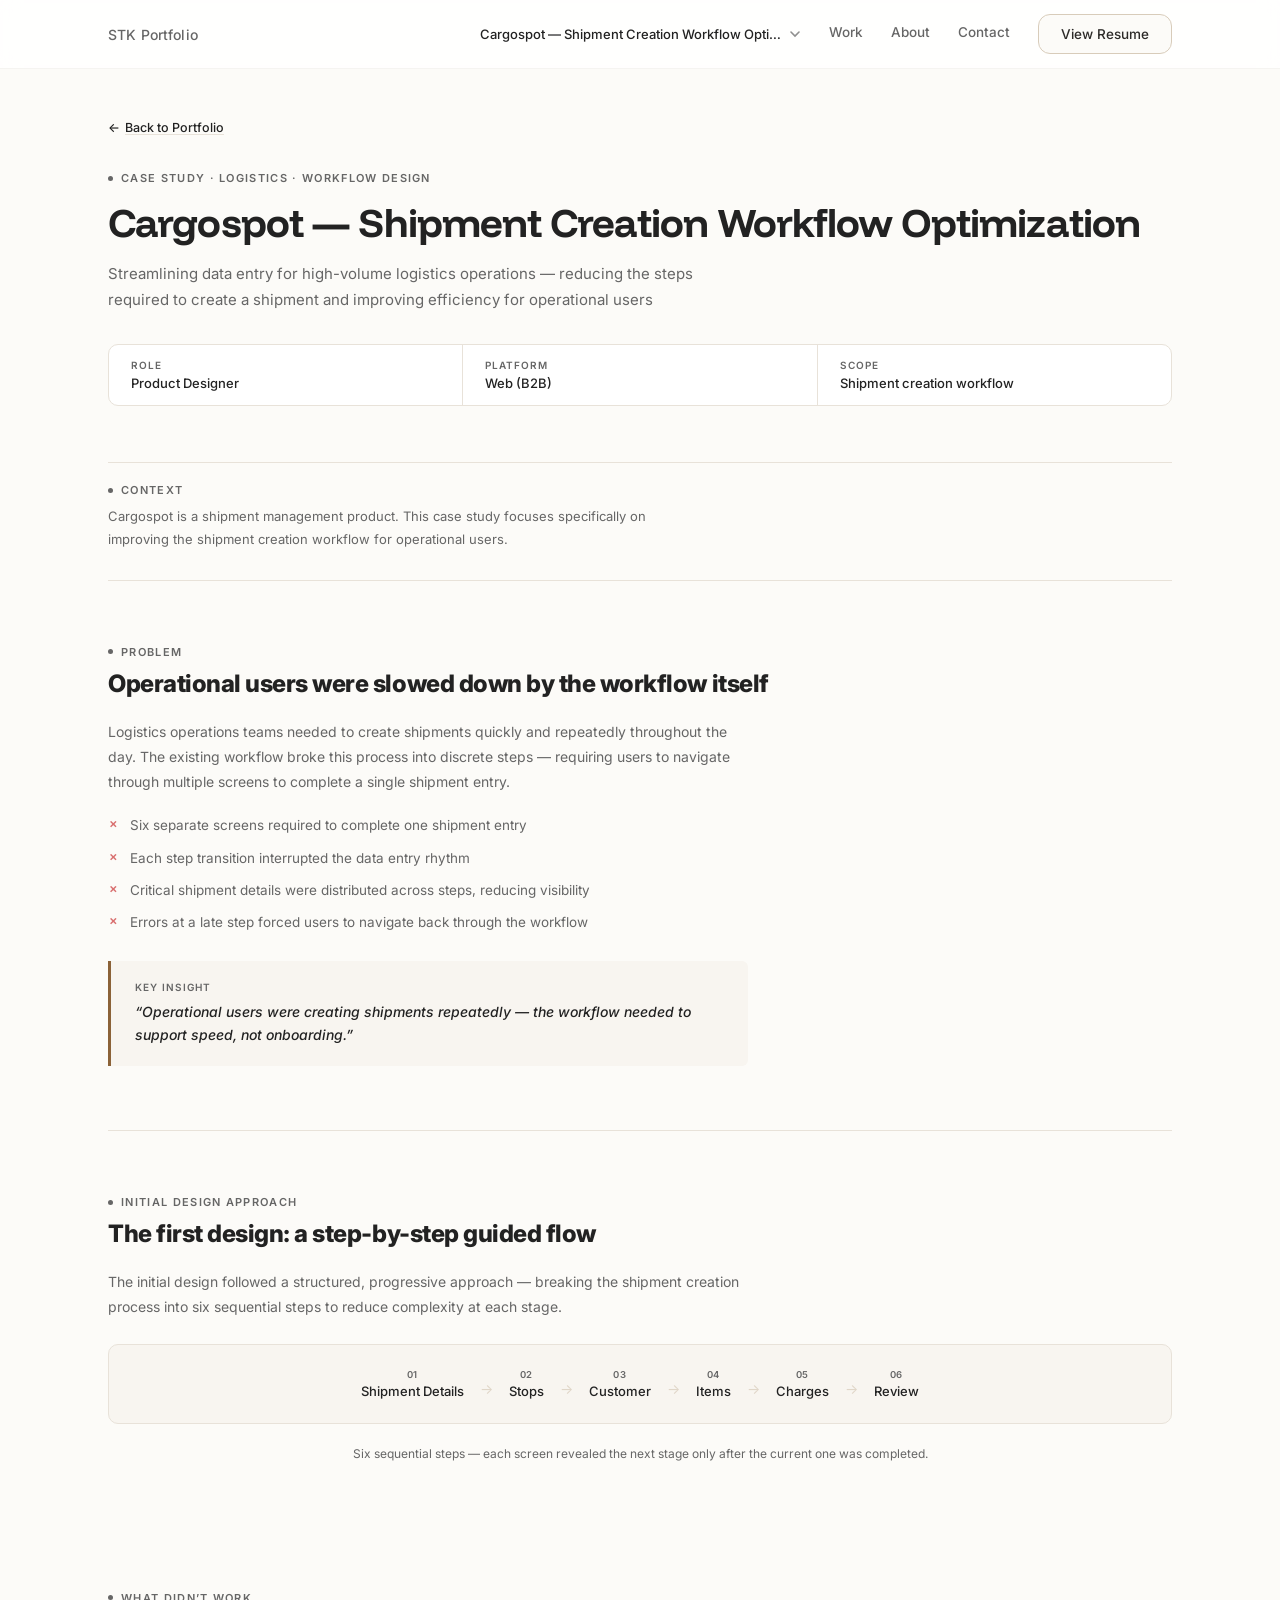
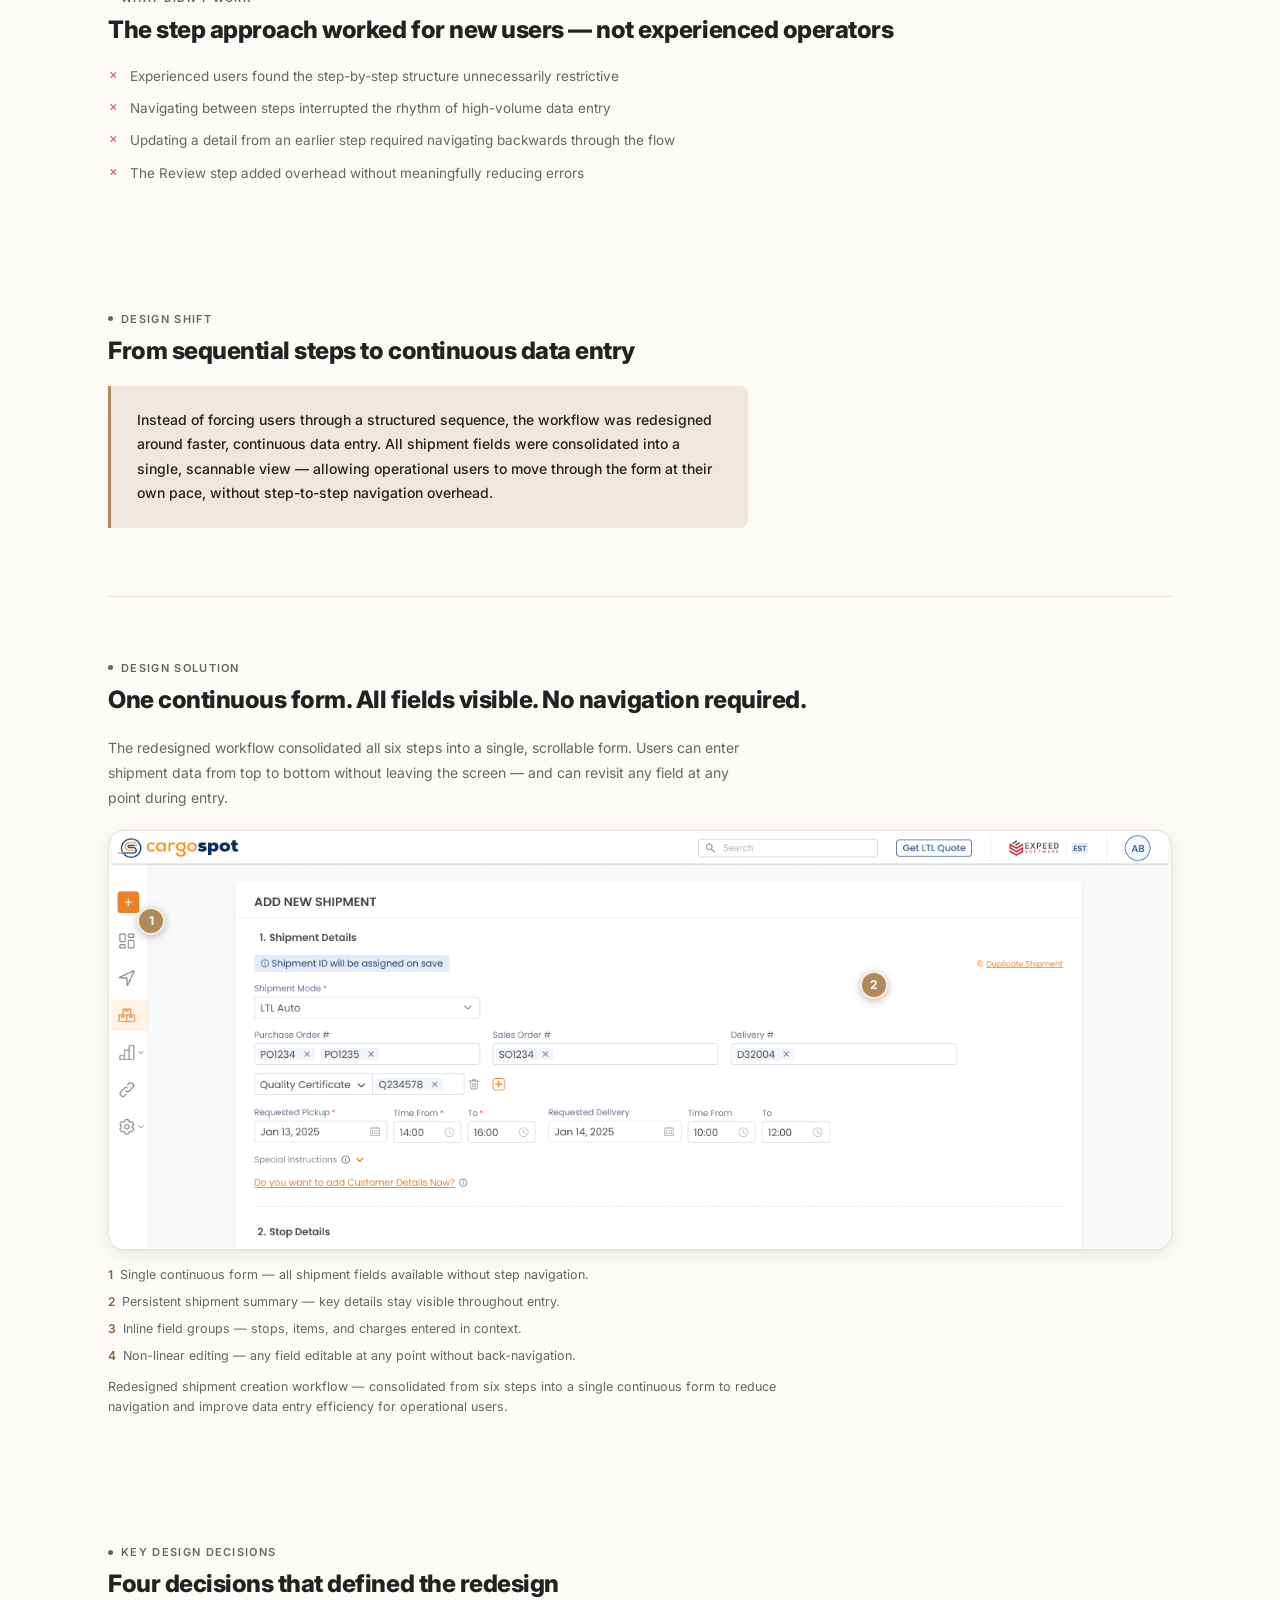
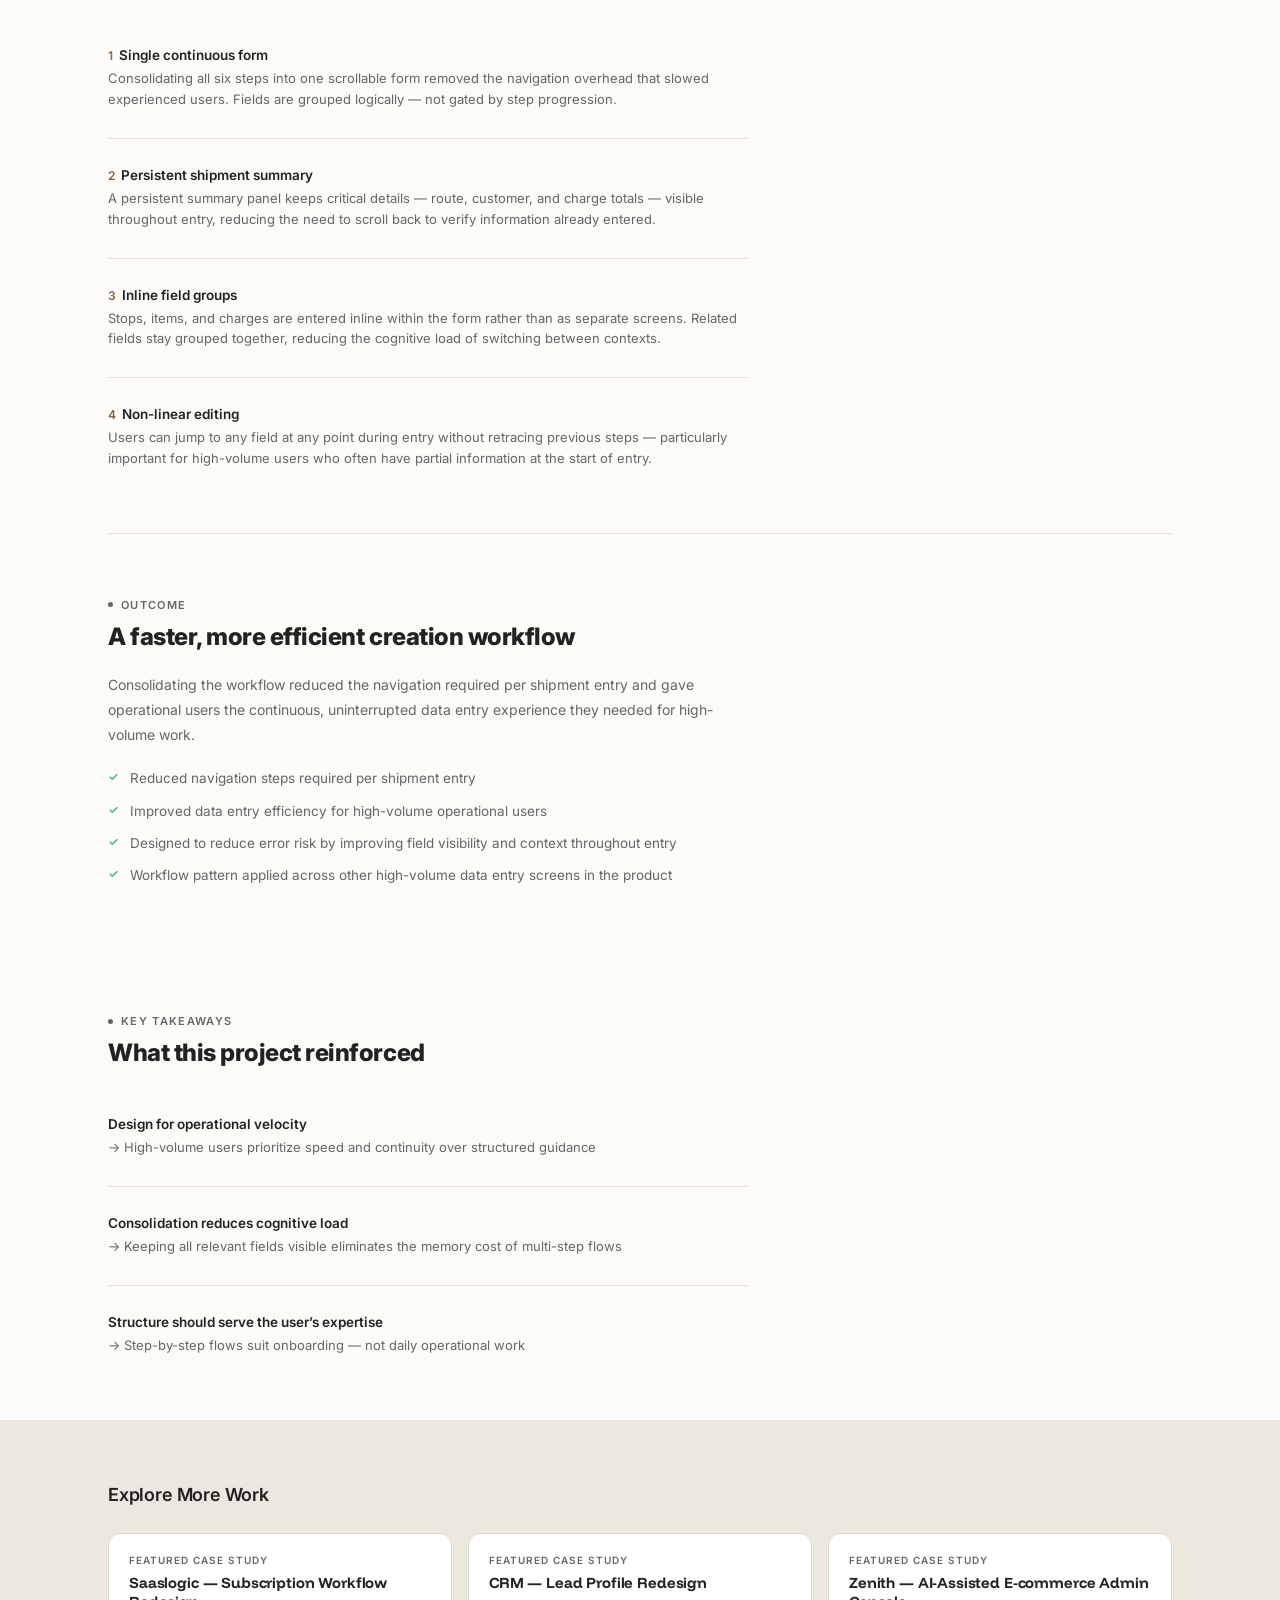
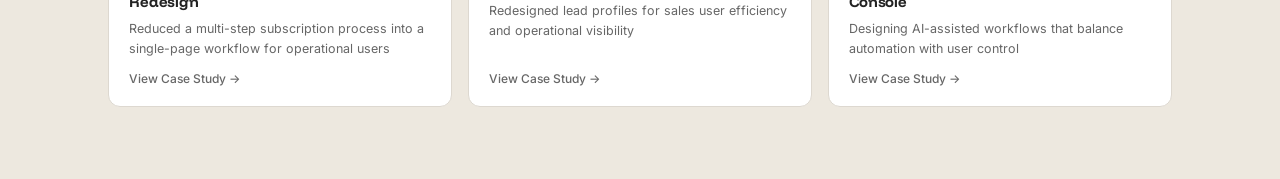
==== commit 314d93b4: "Update portfolio content and case studies" ====
--- a/cargospot.html
+++ b/cargospot.html
@@ -200,7 +200,7 @@
     <ul class="cs-list-check">
       <li>Reduced navigation steps required per shipment entry</li>
       <li>Improved data entry efficiency for high-volume operational users</li>
-      <li>Fewer errors due to improved field and context visibility throughout entry</li>
+      <li>Designed to reduce error risk by improving field visibility and context throughout entry</li>
       <li>Workflow pattern applied across other high-volume data entry screens in the product</li>
     </ul>
   </section>
